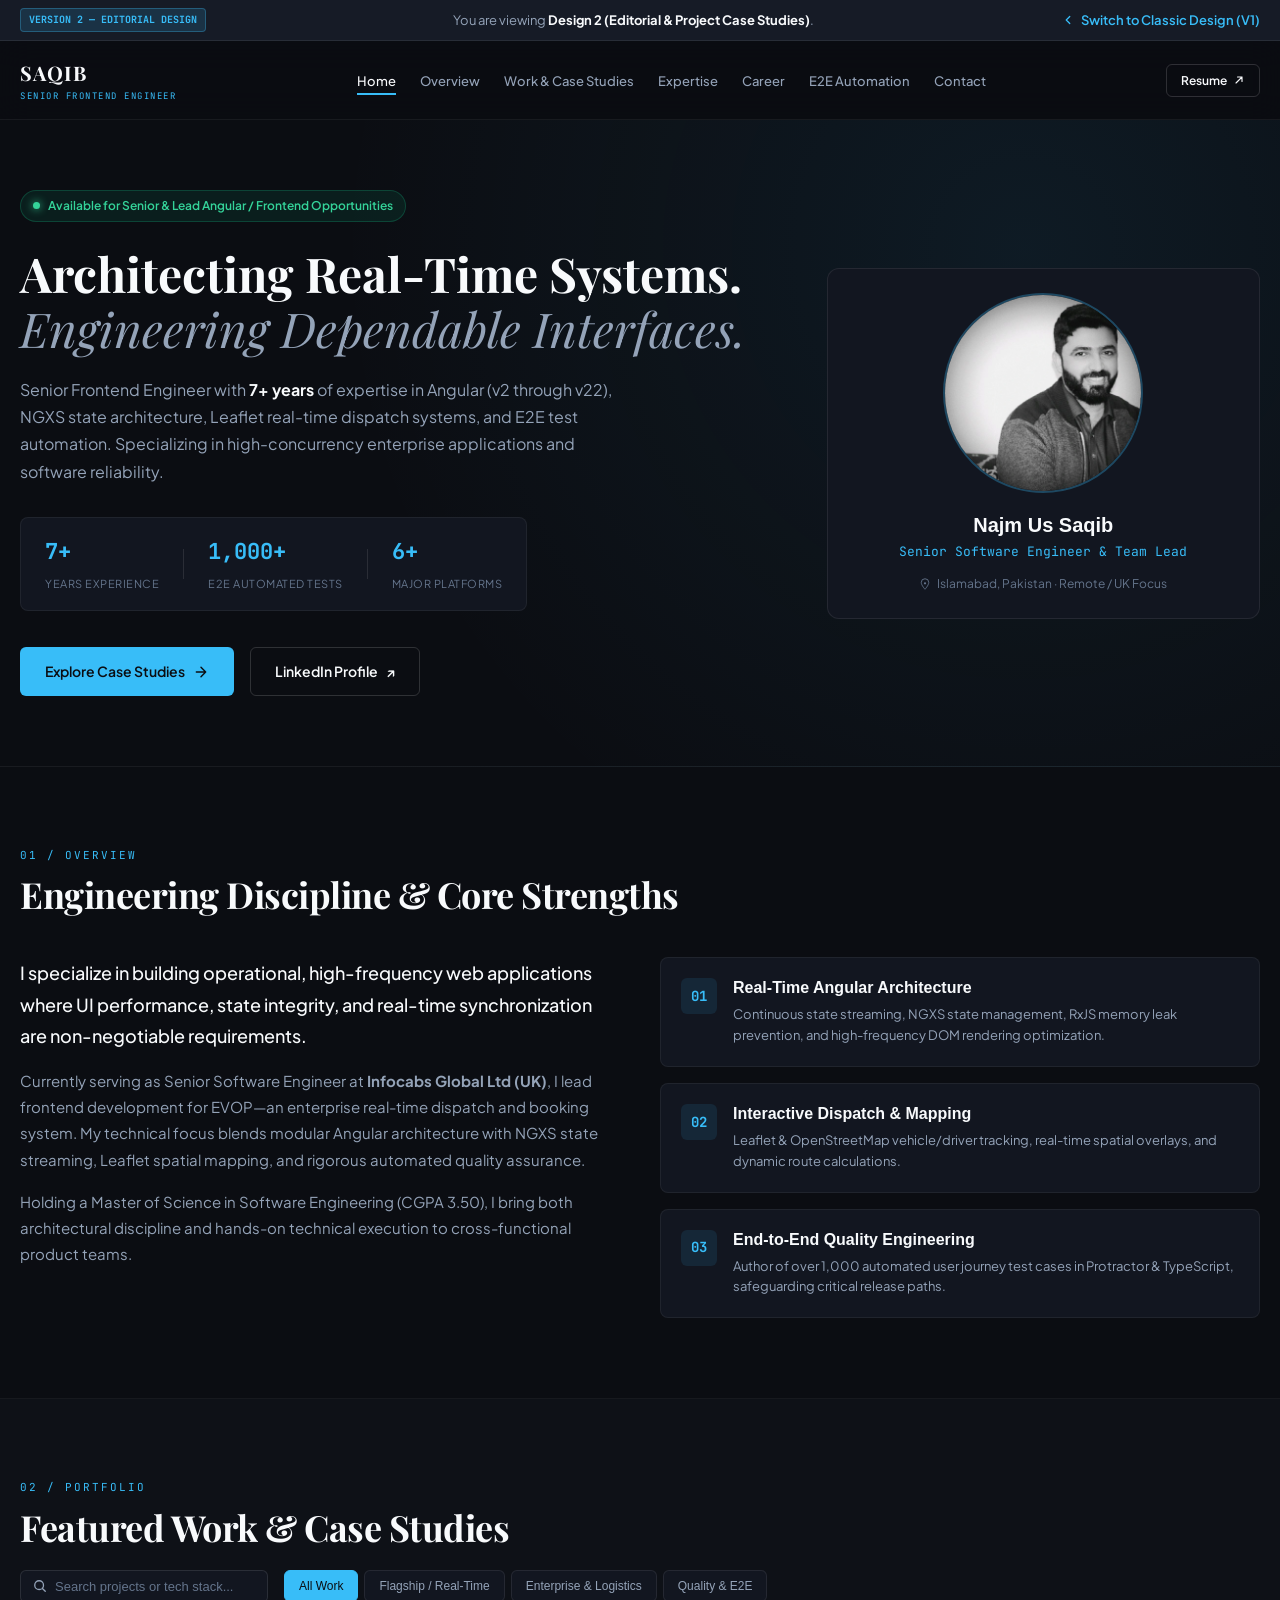
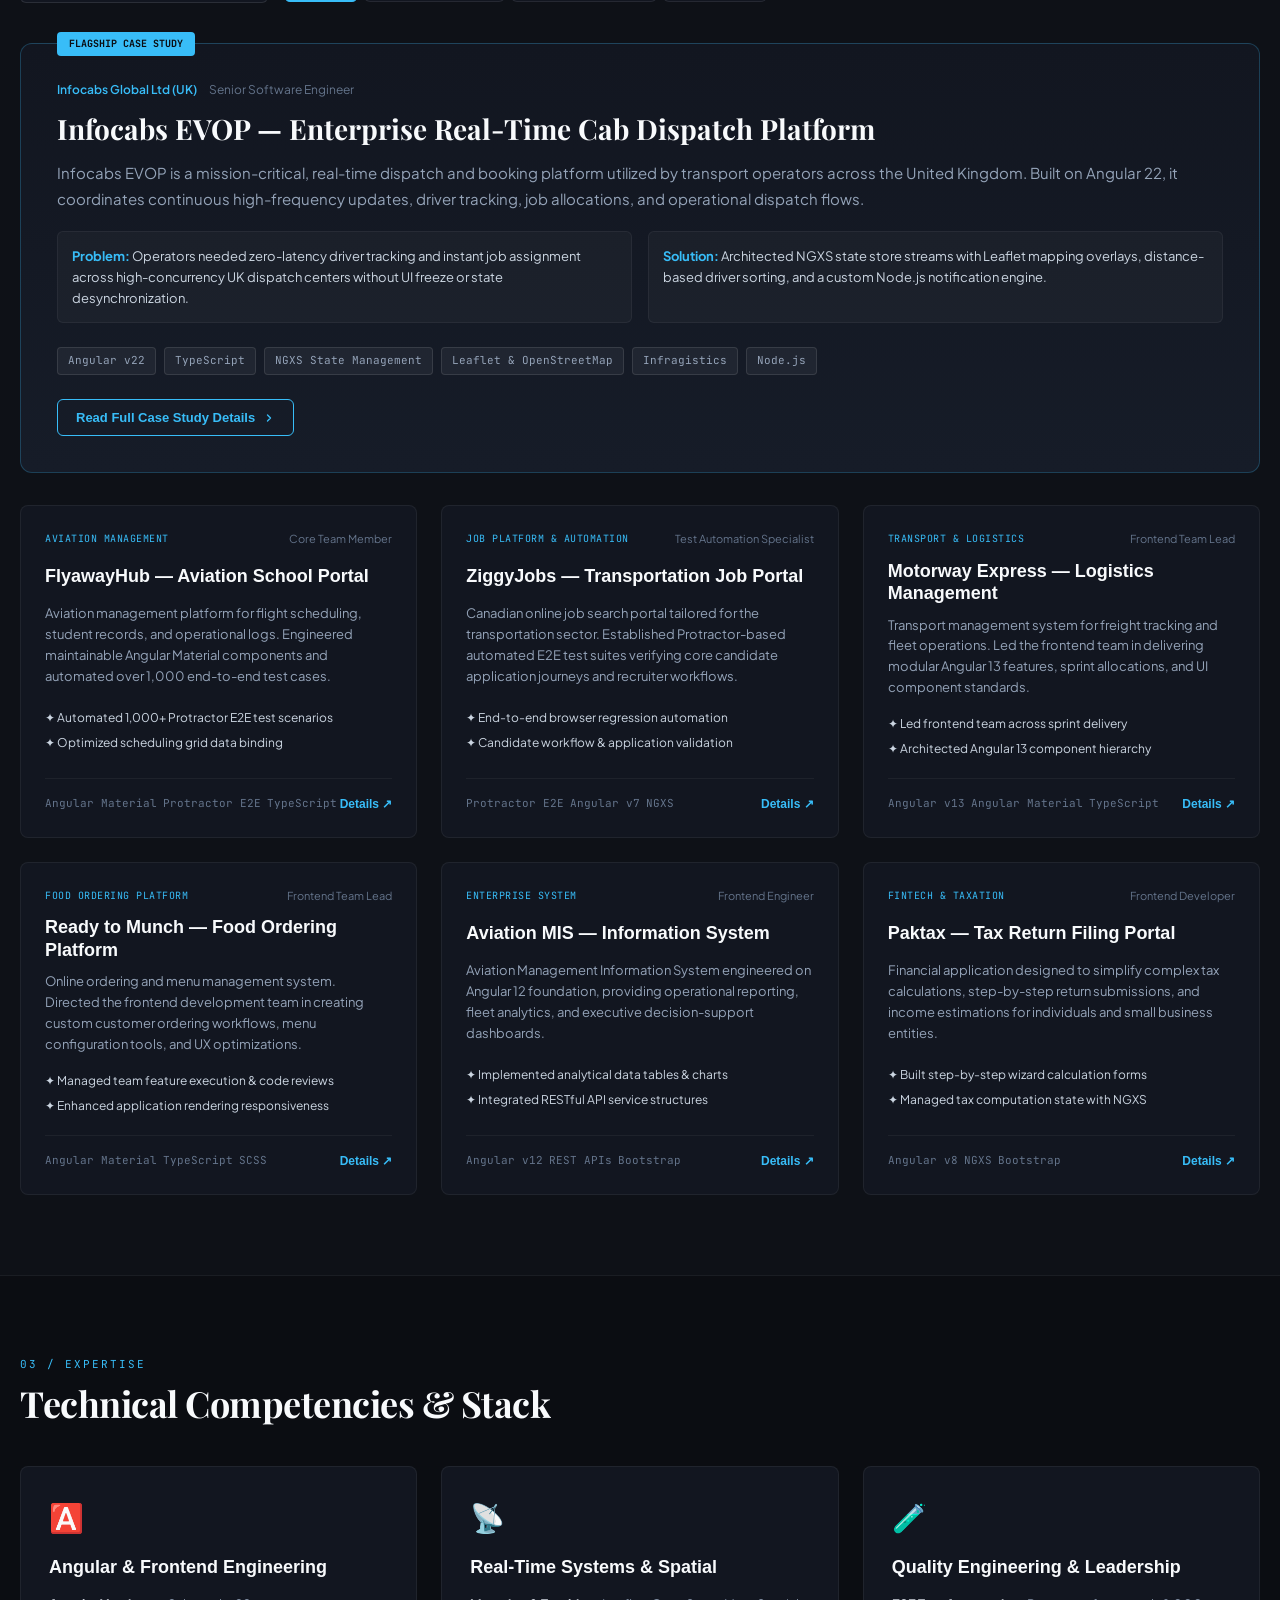
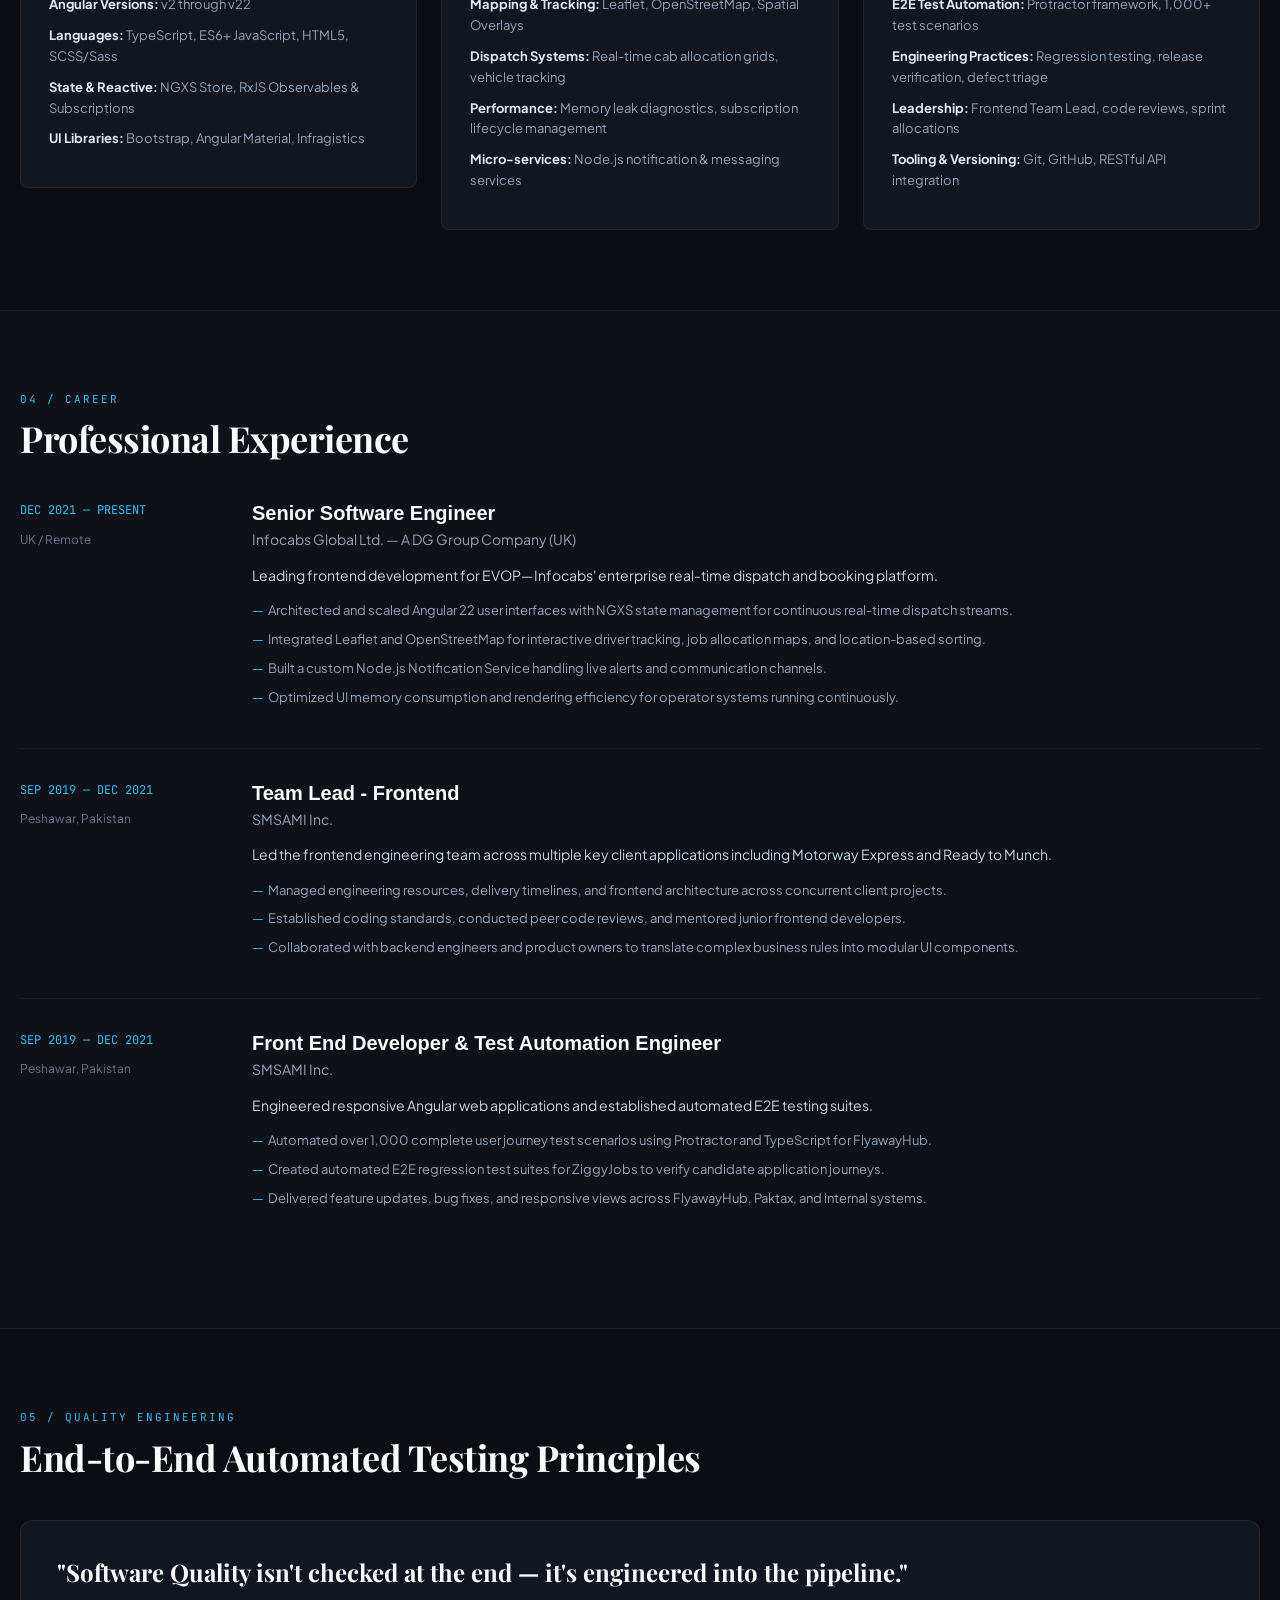
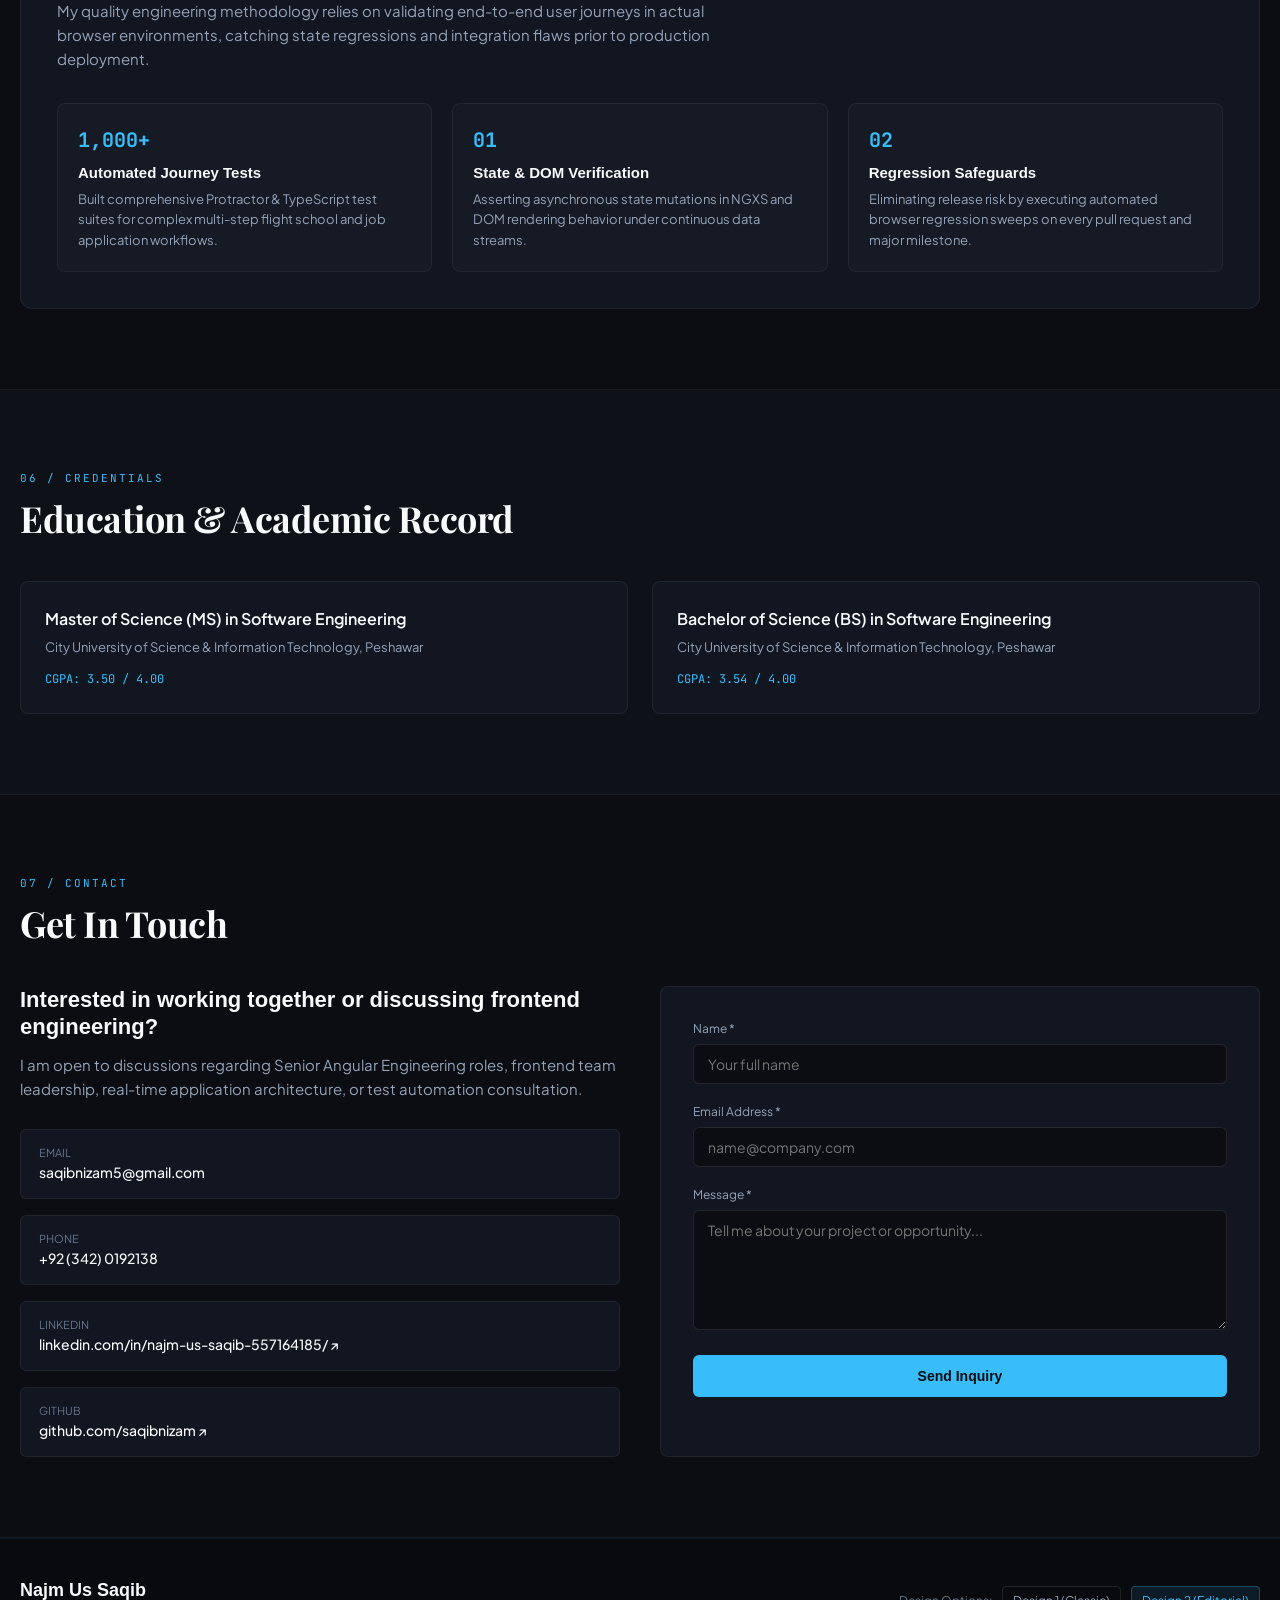
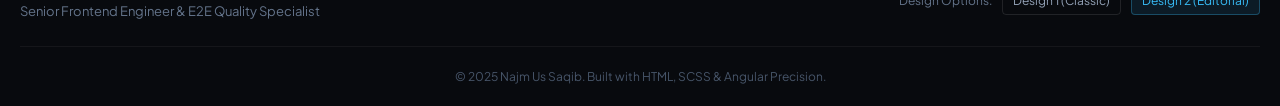
==== v2/index.html @ 25c4afff "Add Version 2 editorial portfolio design with case study detail modals and project switcher" ====
<!DOCTYPE html>
<html lang="en" class="v2-portfolio">

<head>
    <meta charset="UTF-8">
    <meta name="viewport" content="width=device-width, initial-scale=1.0">
    <title>Najm Us Saqib | Senior Frontend Engineer & Angular Specialist (Design 2)</title>
    <meta name="description"
        content="Editorial portfolio of Najm Us Saqib — Senior Frontend Engineer specializing in Angular 22, NGXS, Leaflet real-time dispatch, and E2E test automation.">
    <meta name="keywords"
        content="Najm Us Saqib, Angular Developer, Editorial Portfolio, Frontend Engineer, TypeScript, NGXS, E2E Test Automation, Leaflet">
    <meta name="author" content="Najm Us Saqib">
    <link rel="canonical" href="https://saqibnizam.github.io/najm.saqib/v2/">

    <!-- Google Fonts -->
    <link rel="preconnect" href="https://fonts.googleapis.com">
    <link rel="preconnect" href="https://fonts.gstatic.com" crossorigin>
    <link href="https://fonts.googleapis.com/css2?family=Plus+Jakarta+Sans:wght@300;400;500;600;700;800&family=Playfair+Display:ital,wght@0,500;0,600;0,700;1,400&family=JetBrains+Mono:wght@400;500&display=swap" rel="stylesheet">

    <!-- Stylesheet -->
    <link rel="stylesheet" href="../assets/css/style.css">
</head>

<body class="v2-body">

    <!-- Design Switcher Banner Bar -->
    <div class="design-switch-banner">
        <div class="container">
            <div class="switch-banner-content">
                <span class="banner-badge">VERSION 2 — EDITORIAL DESIGN</span>
                <p>You are viewing <strong>Design 2 (Editorial & Project Case Studies)</strong>.</p>
                <a href="../index.html" class="switch-link-btn">
                    <svg viewBox="0 0 20 20" fill="none" width="14" height="14">
                        <path d="M12.5 15L7.5 10L12.5 5" stroke="currentColor" stroke-width="1.8" stroke-linecap="round" stroke-linejoin="round"/>
                    </svg>
                    Switch to Classic Design (V1)
                </a>
            </div>
        </div>
    </div>

    <!-- Editorial Header & Navigation -->
    <header id="header" class="v2-header">
        <div class="container">
            <div class="v2-header-content">
                <a href="#v2-home" class="v2-logo">
                    <span class="v2-logo-name">SAQIB</span>
                    <span class="v2-logo-title">SENIOR FRONTEND ENGINEER</span>
                </a>

                <nav class="v2-nav" id="v2Nav">
                    <ul class="v2-nav-menu">
                        <li><a href="#v2-home" class="v2-nav-link active">Home</a></li>
                        <li><a href="#v2-about" class="v2-nav-link">Overview</a></li>
                        <li><a href="#v2-projects" class="v2-nav-link">Work & Case Studies</a></li>
                        <li><a href="#v2-expertise" class="v2-nav-link">Expertise</a></li>
                        <li><a href="#v2-experience" class="v2-nav-link">Career</a></li>
                        <li><a href="#v2-quality" class="v2-nav-link">E2E Automation</a></li>
                        <li><a href="#v2-contact" class="v2-nav-link">Contact</a></li>
                    </ul>
                </nav>

                <div class="v2-header-actions">
                    <a href="../assets/NAJM-US-SAQIB.pdf" target="_blank" rel="noopener noreferrer" class="v2-resume-btn">
                        <span>Resume</span>
                        <svg viewBox="0 0 16 16" width="12" height="12" fill="none">
                            <path d="M4 12L12 4M12 4H6M12 4V10" stroke="currentColor" stroke-width="1.5" stroke-linecap="round" stroke-linejoin="round"/>
                        </svg>
                    </a>
                    <button class="v2-mobile-btn" id="v2MobileBtn" aria-label="Toggle Navigation Menu">☰</button>
                </div>
            </div>
        </div>
    </header>

    <!-- Editorial Hero Section -->
    <section id="v2-home" class="v2-hero">
        <div class="container">
            <div class="v2-hero-grid">
                <div class="v2-hero-main">
                    <div class="v2-status-pill">
                        <span class="status-dot"></span>
                        Available for Senior & Lead Angular / Frontend Opportunities
                    </div>

                    <h1 class="v2-hero-title">
                        Architecting Real-Time Systems. <br>
                        <em>Engineering Dependable Interfaces.</em>
                    </h1>

                    <p class="v2-hero-bio">
                        Senior Frontend Engineer with <strong>7+ years</strong> of expertise in Angular (v2 through v22), NGXS state architecture, Leaflet real-time dispatch systems, and E2E test automation. Specializing in high-concurrency enterprise applications and software reliability.
                    </p>

                    <div class="v2-metrics-row">
                        <div class="v2-metric-item">
                            <span class="metric-val">7+</span>
                            <span class="metric-lbl">Years Experience</span>
                        </div>
                        <div class="v2-metric-divider"></div>
                        <div class="v2-metric-item">
                            <span class="metric-val">1,000+</span>
                            <span class="metric-lbl">E2E Automated Tests</span>
                        </div>
                        <div class="v2-metric-divider"></div>
                        <div class="v2-metric-item">
                            <span class="metric-val">6+</span>
                            <span class="metric-lbl">Major Platforms</span>
                        </div>
                    </div>

                    <div class="v2-hero-ctas">
                        <a href="#v2-projects" class="v2-btn v2-btn-primary">
                            Explore Case Studies
                            <svg viewBox="0 0 20 20" fill="none" width="16" height="16">
                                <path d="M4.166 10h11.668M10 4.166l5.833 5.834L10 15.834" stroke="currentColor" stroke-width="1.8" stroke-linecap="round" stroke-linejoin="round"/>
                            </svg>
                        </a>
                        <a href="https://linkedin.com/in/najm-us-saqib-557164185/" target="_blank" rel="noopener noreferrer" class="v2-btn v2-btn-outline">
                            LinkedIn Profile
                            <span aria-hidden="true">↗</span>
                        </a>
                    </div>
                </div>

                <div class="v2-hero-sidebar">
                    <div class="v2-profile-card">
                        <div class="v2-avatar-box">
                            <img src="../editprofile.png" alt="Najm Us Saqib — Senior Frontend Engineer">
                        </div>
                        <div class="v2-profile-meta">
                            <h3>Najm Us Saqib</h3>
                            <p class="role-subtitle">Senior Software Engineer & Team Lead</p>
                            <div class="location-tag">
                                <svg viewBox="0 0 16 16" width="12" height="12" fill="none">
                                    <path d="M8 8.5a1.5 1.5 0 100-3 1.5 1.5 0 000 3z" fill="currentColor"/>
                                    <path d="M8 1a5 5 0 00-5 5c0 3.5 5 9 5 9s5-5.5 5-9a5 5 0 00-5-5z" stroke="currentColor" stroke-width="1.2"/>
                                </svg>
                                Islamabad, Pakistan · Remote / UK Focus
                            </div>
                        </div>
                    </div>
                </div>
            </div>
        </div>
    </section>

    <!-- Overview Section -->
    <section id="v2-about" class="v2-section">
        <div class="container">
            <div class="v2-section-header">
                <span class="v2-kicker">01 / OVERVIEW</span>
                <h2>Engineering Discipline & Core Strengths</h2>
            </div>

            <div class="v2-about-grid">
                <div class="v2-about-text">
                    <p class="v2-lead-para">
                        I specialize in building operational, high-frequency web applications where UI performance, state integrity, and real-time synchronization are non-negotiable requirements.
                    </p>
                    <p>
                        Currently serving as Senior Software Engineer at <strong>Infocabs Global Ltd (UK)</strong>, I lead frontend development for EVOP—an enterprise real-time dispatch and booking system. My technical focus blends modular Angular architecture with NGXS state streaming, Leaflet spatial mapping, and rigorous automated quality assurance.
                    </p>
                    <p>
                        Holding a Master of Science in Software Engineering (CGPA 3.50), I bring both architectural discipline and hands-on technical execution to cross-functional product teams.
                    </p>
                </div>

                <div class="v2-pillars-list">
                    <div class="v2-pillar-card">
                        <div class="pillar-num">01</div>
                        <div class="pillar-content">
                            <h4>Real-Time Angular Architecture</h4>
                            <p>Continuous state streaming, NGXS state management, RxJS memory leak prevention, and high-frequency DOM rendering optimization.</p>
                        </div>
                    </div>

                    <div class="v2-pillar-card">
                        <div class="pillar-num">02</div>
                        <div class="pillar-content">
                            <h4>Interactive Dispatch & Mapping</h4>
                            <p>Leaflet & OpenStreetMap vehicle/driver tracking, real-time spatial overlays, and dynamic route calculations.</p>
                        </div>
                    </div>

                    <div class="v2-pillar-card">
                        <div class="pillar-num">03</div>
                        <div class="pillar-content">
                            <h4>End-to-End Quality Engineering</h4>
                            <p>Author of over 1,000 automated user journey test cases in Protractor & TypeScript, safeguarding critical release paths.</p>
                        </div>
                    </div>
                </div>
            </div>
        </div>
    </section>

    <!-- Featured Projects & Case Studies -->
    <section id="v2-projects" class="v2-section v2-section-alt">
        <div class="container">
            <div class="v2-section-header v2-header-flex">
                <div>
                    <span class="v2-kicker">02 / PORTFOLIO</span>
                    <h2>Featured Work & Case Studies</h2>
                </div>

                <!-- Filter Controls & Search -->
                <div class="v2-filter-toolbar">
                    <div class="v2-search-box">
                        <svg viewBox="0 0 16 16" width="14" height="14" fill="none">
                            <path d="M7 12A5 5 0 107 2a5 5 0 000 10zM14 14l-3.5-3.5" stroke="currentColor" stroke-width="1.5" stroke-linecap="round"/>
                        </svg>
                        <input type="text" id="v2ProjectSearch" placeholder="Search projects or tech stack...">
                    </div>

                    <div class="v2-filter-pills" role="tablist">
                        <button class="v2-filter-btn active" data-filter="all">All Work</button>
                        <button class="v2-filter-btn" data-filter="flagship">Flagship / Real-Time</button>
                        <button class="v2-filter-btn" data-filter="enterprise">Enterprise & Logistics</button>
                        <button class="v2-filter-btn" data-filter="automation">Quality & E2E</button>
                    </div>
                </div>
            </div>

            <!-- Flagship Project Case Study -->
            <div class="v2-flagship-case" data-category="flagship enterprise">
                <div class="v2-case-badge">FLAGSHIP CASE STUDY</div>
                <div class="v2-case-grid">
                    <div class="v2-case-content">
                        <div class="v2-case-meta">
                            <span class="company-tag">Infocabs Global Ltd (UK)</span>
                            <span class="role-tag">Senior Software Engineer</span>
                        </div>
                        <h3>Infocabs EVOP — Enterprise Real-Time Cab Dispatch Platform</h3>
                        <p class="v2-case-summary">
                            Infocabs EVOP is a mission-critical, real-time dispatch and booking platform utilized by transport operators across the United Kingdom. Built on Angular 22, it coordinates continuous high-frequency updates, driver tracking, job allocations, and operational dispatch flows.
                        </p>

                        <div class="v2-case-highlights">
                            <div class="highlight-item">
                                <strong>Problem:</strong> Operators needed zero-latency driver tracking and instant job assignment across high-concurrency UK dispatch centers without UI freeze or state desynchronization.
                            </div>
                            <div class="highlight-item">
                                <strong>Solution:</strong> Architected NGXS state store streams with Leaflet mapping overlays, distance-based driver sorting, and a custom Node.js notification engine.
                            </div>
                        </div>

                        <div class="v2-tech-stack-row">
                            <span class="v2-tag">Angular v22</span>
                            <span class="v2-tag">TypeScript</span>
                            <span class="v2-tag">NGXS State Management</span>
                            <span class="v2-tag">Leaflet & OpenStreetMap</span>
                            <span class="v2-tag">Infragistics</span>
                            <span class="v2-tag">Node.js</span>
                        </div>

                        <button class="v2-case-detail-btn" data-modal="evop">
                            Read Full Case Study Details
                            <svg viewBox="0 0 16 16" width="12" height="12" fill="none">
                                <path d="M6 12l4-4-4-4" stroke="currentColor" stroke-width="1.8" stroke-linecap="round" stroke-linejoin="round"/>
                            </svg>
                        </button>
                    </div>
                </div>
            </div>

            <!-- Secondary Projects Grid -->
            <div class="v2-projects-grid" id="v2ProjectsGrid">
                <!-- FlyawayHub -->
                <article class="v2-project-card" data-category="enterprise automation" data-tech="angular material typescript protractor e2e aviation">
                    <div class="v2-card-header">
                        <span class="v2-card-cat">AVIATION MANAGEMENT</span>
                        <span class="v2-card-role">Core Team Member</span>
                    </div>
                    <h4>FlyawayHub — Aviation School Portal</h4>
                    <p>
                        Aviation management platform for flight scheduling, student records, and operational logs. Engineered maintainable Angular Material components and automated over 1,000 end-to-end test cases.
                    </p>
                    <div class="v2-card-bullets">
                        <span>✦ Automated 1,000+ Protractor E2E test scenarios</span>
                        <span>✦ Optimized scheduling grid data binding</span>
                    </div>
                    <div class="v2-card-footer">
                        <div class="v2-tech-list">
                            <span>Angular Material</span>
                            <span>Protractor E2E</span>
                            <span>TypeScript</span>
                        </div>
                        <button class="v2-card-modal-link" data-modal="flyawayhub">Details ↗</button>
                    </div>
                </article>

                <!-- ZiggyJobs -->
                <article class="v2-project-card" data-category="automation enterprise" data-tech="protractor e2e angular bootstrap ngxs canada jobs">
                    <div class="v2-card-header">
                        <span class="v2-card-cat">JOB PLATFORM & AUTOMATION</span>
                        <span class="v2-card-role">Test Automation Specialist</span>
                    </div>
                    <h4>ZiggyJobs — Transportation Job Portal</h4>
                    <p>
                        Canadian online job search portal tailored for the transportation sector. Established Protractor-based automated E2E test suites verifying core candidate application journeys and recruiter workflows.
                    </p>
                    <div class="v2-card-bullets">
                        <span>✦ End-to-end browser regression automation</span>
                        <span>✦ Candidate workflow & application validation</span>
                    </div>
                    <div class="v2-card-footer">
                        <div class="v2-tech-list">
                            <span>Protractor E2E</span>
                            <span>Angular v7</span>
                            <span>NGXS</span>
                        </div>
                        <button class="v2-card-modal-link" data-modal="ziggyjobs">Details ↗</button>
                    </div>
                </article>

                <!-- Motorway Express -->
                <article class="v2-project-card" data-category="enterprise" data-tech="angular13 material typescript logistics transport">
                    <div class="v2-card-header">
                        <span class="v2-card-cat">TRANSPORT & LOGISTICS</span>
                        <span class="v2-card-role">Frontend Team Lead</span>
                    </div>
                    <h4>Motorway Express — Logistics Management</h4>
                    <p>
                        Transport management system for freight tracking and fleet operations. Led the frontend team in delivering modular Angular 13 features, sprint allocations, and UI component standards.
                    </p>
                    <div class="v2-card-bullets">
                        <span>✦ Led frontend team across sprint delivery</span>
                        <span>✦ Architected Angular 13 component hierarchy</span>
                    </div>
                    <div class="v2-card-footer">
                        <div class="v2-tech-list">
                            <span>Angular v13</span>
                            <span>Angular Material</span>
                            <span>TypeScript</span>
                        </div>
                        <button class="v2-card-modal-link" data-modal="motorway">Details ↗</button>
                    </div>
                </article>

                <!-- Ready to Munch -->
                <article class="v2-project-card" data-category="enterprise" data-tech="angular material scss food ordering lead">
                    <div class="v2-card-header">
                        <span class="v2-card-cat">FOOD ORDERING PLATFORM</span>
                        <span class="v2-card-role">Frontend Team Lead</span>
                    </div>
                    <h4>Ready to Munch — Food Ordering Platform</h4>
                    <p>
                        Online ordering and menu management system. Directed the frontend development team in creating custom customer ordering workflows, menu configuration tools, and UX optimizations.
                    </p>
                    <div class="v2-card-bullets">
                        <span>✦ Managed team feature execution & code reviews</span>
                        <span>✦ Enhanced application rendering responsiveness</span>
                    </div>
                    <div class="v2-card-footer">
                        <div class="v2-tech-list">
                            <span>Angular Material</span>
                            <span>TypeScript</span>
                            <span>SCSS</span>
                        </div>
                        <button class="v2-card-modal-link" data-modal="readymunch">Details ↗</button>
                    </div>
                </article>

                <!-- Aviation MIS -->
                <article class="v2-project-card" data-category="enterprise" data-tech="angular12 rest apis bootstrap analytics aviation">
                    <div class="v2-card-header">
                        <span class="v2-card-cat">ENTERPRISE SYSTEM</span>
                        <span class="v2-card-role">Frontend Engineer</span>
                    </div>
                    <h4>Aviation MIS — Information System</h4>
                    <p>
                        Aviation Management Information System engineered on Angular 12 foundation, providing operational reporting, fleet analytics, and executive decision-support dashboards.
                    </p>
                    <div class="v2-card-bullets">
                        <span>✦ Implemented analytical data tables & charts</span>
                        <span>✦ Integrated RESTful API service structures</span>
                    </div>
                    <div class="v2-card-footer">
                        <div class="v2-tech-list">
                            <span>Angular v12</span>
                            <span>REST APIs</span>
                            <span>Bootstrap</span>
                        </div>
                        <button class="v2-card-modal-link" data-modal="aviationmis">Details ↗</button>
                    </div>
                </article>

                <!-- Paktax -->
                <article class="v2-project-card" data-category="enterprise" data-tech="angular8 ngxs bootstrap tax fintech">
                    <div class="v2-card-header">
                        <span class="v2-card-cat">FINTECH & TAXATION</span>
                        <span class="v2-card-role">Frontend Developer</span>
                    </div>
                    <h4>Paktax — Tax Return Filing Portal</h4>
                    <p>
                        Financial application designed to simplify complex tax calculations, step-by-step return submissions, and income estimations for individuals and small business entities.
                    </p>
                    <div class="v2-card-bullets">
                        <span>✦ Built step-by-step wizard calculation forms</span>
                        <span>✦ Managed tax computation state with NGXS</span>
                    </div>
                    <div class="v2-card-footer">
                        <div class="v2-tech-list">
                            <span>Angular v8</span>
                            <span>NGXS</span>
                            <span>Bootstrap</span>
                        </div>
                        <button class="v2-card-modal-link" data-modal="paktax">Details ↗</button>
                    </div>
                </article>
            </div>
        </div>
    </section>

    <!-- Technical Expertise & Tooling Matrix -->
    <section id="v2-expertise" class="v2-section">
        <div class="container">
            <div class="v2-section-header">
                <span class="v2-kicker">03 / EXPERTISE</span>
                <h2>Technical Competencies & Stack</h2>
            </div>

            <div class="v2-expertise-grid">
                <div class="v2-exp-col">
                    <div class="v2-exp-card">
                        <div class="v2-exp-icon">🅰️</div>
                        <h3>Angular & Frontend Engineering</h3>
                        <ul>
                            <li><strong>Angular Versions:</strong> v2 through v22</li>
                            <li><strong>Languages:</strong> TypeScript, ES6+ JavaScript, HTML5, SCSS/Sass</li>
                            <li><strong>State & Reactive:</strong> NGXS Store, RxJS Observables & Subscriptions</li>
                            <li><strong>UI Libraries:</strong> Bootstrap, Angular Material, Infragistics</li>
                        </ul>
                    </div>
                </div>

                <div class="v2-exp-col">
                    <div class="v2-exp-card">
                        <div class="v2-exp-icon">📡</div>
                        <h3>Real-Time Systems & Spatial</h3>
                        <ul>
                            <li><strong>Mapping & Tracking:</strong> Leaflet, OpenStreetMap, Spatial Overlays</li>
                            <li><strong>Dispatch Systems:</strong> Real-time cab allocation grids, vehicle tracking</li>
                            <li><strong>Performance:</strong> Memory leak diagnostics, subscription lifecycle management</li>
                            <li><strong>Micro-services:</strong> Node.js notification & messaging services</li>
                        </ul>
                    </div>
                </div>

                <div class="v2-exp-col">
                    <div class="v2-exp-card">
                        <div class="v2-exp-icon">🧪</div>
                        <h3>Quality Engineering & Leadership</h3>
                        <ul>
                            <li><strong>E2E Test Automation:</strong> Protractor framework, 1,000+ test scenarios</li>
                            <li><strong>Engineering Practices:</strong> Regression testing, release verification, defect triage</li>
                            <li><strong>Leadership:</strong> Frontend Team Lead, code reviews, sprint allocations</li>
                            <li><strong>Tooling & Versioning:</strong> Git, GitHub, RESTful API integration</li>
                        </ul>
                    </div>
                </div>
            </div>
        </div>
    </section>

    <!-- Career Experience Timeline -->
    <section id="v2-experience" class="v2-section v2-section-alt">
        <div class="container">
            <div class="v2-section-header">
                <span class="v2-kicker">04 / CAREER</span>
                <h2>Professional Experience</h2>
            </div>

            <div class="v2-editorial-timeline">
                <div class="v2-timeline-row">
                    <div class="v2-timeline-period">
                        <span class="period-dates">DEC 2021 — PRESENT</span>
                        <span class="period-loc">UK / Remote</span>
                    </div>
                    <div class="v2-timeline-body">
                        <div class="v2-role-header">
                            <h3>Senior Software Engineer</h3>
                            <span class="v2-company">Infocabs Global Ltd. — A DG Group Company (UK)</span>
                        </div>
                        <p>
                            Leading frontend development for EVOP—Infocabs' enterprise real-time dispatch and booking platform.
                        </p>
                        <ul class="v2-role-bullets">
                            <li>Architected and scaled Angular 22 user interfaces with NGXS state management for continuous real-time dispatch streams.</li>
                            <li>Integrated Leaflet and OpenStreetMap for interactive driver tracking, job allocation maps, and location-based sorting.</li>
                            <li>Built a custom Node.js Notification Service handling live alerts and communication channels.</li>
                            <li>Optimized UI memory consumption and rendering efficiency for operator systems running continuously.</li>
                        </ul>
                    </div>
                </div>

                <div class="v2-timeline-row">
                    <div class="v2-timeline-period">
                        <span class="period-dates">SEP 2019 — DEC 2021</span>
                        <span class="period-loc">Peshawar, Pakistan</span>
                    </div>
                    <div class="v2-timeline-body">
                        <div class="v2-role-header">
                            <h3>Team Lead - Frontend</h3>
                            <span class="v2-company">SMSAMI Inc.</span>
                        </div>
                        <p>
                            Led the frontend engineering team across multiple key client applications including Motorway Express and Ready to Munch.
                        </p>
                        <ul class="v2-role-bullets">
                            <li>Managed engineering resources, delivery timelines, and frontend architecture across concurrent client projects.</li>
                            <li>Established coding standards, conducted peer code reviews, and mentored junior frontend developers.</li>
                            <li>Collaborated with backend engineers and product owners to translate complex business rules into modular UI components.</li>
                        </ul>
                    </div>
                </div>

                <div class="v2-timeline-row">
                    <div class="v2-timeline-period">
                        <span class="period-dates">SEP 2019 — DEC 2021</span>
                        <span class="period-loc">Peshawar, Pakistan</span>
                    </div>
                    <div class="v2-timeline-body">
                        <div class="v2-role-header">
                            <h3>Front End Developer & Test Automation Engineer</h3>
                            <span class="v2-company">SMSAMI Inc.</span>
                        </div>
                        <p>
                            Engineered responsive Angular web applications and established automated E2E testing suites.
                        </p>
                        <ul class="v2-role-bullets">
                            <li>Automated over 1,000 complete user journey test scenarios using Protractor and TypeScript for FlyawayHub.</li>
                            <li>Created automated E2E regression test suites for ZiggyJobs to verify candidate application journeys.</li>
                            <li>Delivered feature updates, bug fixes, and responsive views across FlyawayHub, Paktax, and internal systems.</li>
                        </ul>
                    </div>
                </div>
            </div>
        </div>
    </section>

    <!-- Quality Engineering Deep Dive -->
    <section id="v2-quality" class="v2-section">
        <div class="container">
            <div class="v2-section-header">
                <span class="v2-kicker">05 / QUALITY ENGINEERING</span>
                <h2>End-to-End Automated Testing Principles</h2>
            </div>

            <div class="v2-quality-box">
                <div class="v2-quality-intro">
                    <h3>"Software Quality isn't checked at the end — it's engineered into the pipeline."</h3>
                    <p>
                        My quality engineering methodology relies on validating end-to-end user journeys in actual browser environments, catching state regressions and integration flaws prior to production deployment.
                    </p>
                </div>

                <div class="v2-quality-cards-grid">
                    <div class="v2-q-card">
                        <div class="q-num">1,000+</div>
                        <h4>Automated Journey Tests</h4>
                        <p>Built comprehensive Protractor & TypeScript test suites for complex multi-step flight school and job application workflows.</p>
                    </div>

                    <div class="v2-q-card">
                        <div class="q-num">01</div>
                        <h4>State & DOM Verification</h4>
                        <p>Asserting asynchronous state mutations in NGXS and DOM rendering behavior under continuous data streams.</p>
                    </div>

                    <div class="v2-q-card">
                        <div class="q-num">02</div>
                        <h4>Regression Safeguards</h4>
                        <p>Eliminating release risk by executing automated browser regression sweeps on every pull request and major milestone.</p>
                    </div>
                </div>
            </div>
        </div>
    </section>

    <!-- Education & Credentials -->
    <section class="v2-section v2-section-alt">
        <div class="container">
            <div class="v2-section-header">
                <span class="v2-kicker">06 / CREDENTIALS</span>
                <h2>Education & Academic Record</h2>
            </div>

            <div class="v2-edu-grid">
                <div class="v2-edu-card">
                    <span class="v2-edu-degree">Master of Science (MS) in Software Engineering</span>
                    <span class="v2-edu-school">City University of Science & Information Technology, Peshawar</span>
                    <span class="v2-edu-cgpa">CGPA: 3.50 / 4.00</span>
                </div>

                <div class="v2-edu-card">
                    <span class="v2-edu-degree">Bachelor of Science (BS) in Software Engineering</span>
                    <span class="v2-edu-school">City University of Science & Information Technology, Peshawar</span>
                    <span class="v2-edu-cgpa">CGPA: 3.54 / 4.00</span>
                </div>
            </div>
        </div>
    </section>

    <!-- Contact Section -->
    <section id="v2-contact" class="v2-section">
        <div class="container">
            <div class="v2-section-header">
                <span class="v2-kicker">07 / CONTACT</span>
                <h2>Get In Touch</h2>
            </div>

            <div class="v2-contact-grid">
                <div class="v2-contact-info">
                    <h3>Interested in working together or discussing frontend engineering?</h3>
                    <p>
                        I am open to discussions regarding Senior Angular Engineering roles, frontend team leadership, real-time application architecture, or test automation consultation.
                    </p>

                    <div class="v2-contact-links-list">
                        <a href="mailto:saqibnizam5@gmail.com" class="v2-c-item">
                            <span class="c-label">Email</span>
                            <span class="c-value">saqibnizam5@gmail.com</span>
                        </a>
                        <a href="tel:+923420192138" class="v2-c-item">
                            <span class="c-label">Phone</span>
                            <span class="c-value">+92 (342) 0192138</span>
                        </a>
                        <a href="https://linkedin.com/in/najm-us-saqib-557164185/" target="_blank" rel="noopener noreferrer" class="v2-c-item">
                            <span class="c-label">LinkedIn</span>
                            <span class="c-value">linkedin.com/in/najm-us-saqib-557164185/ ↗</span>
                        </a>
                        <a href="https://github.com/saqibnizam" target="_blank" rel="noopener noreferrer" class="v2-c-item">
                            <span class="c-label">GitHub</span>
                            <span class="c-value">github.com/saqibnizam ↗</span>
                        </a>
                    </div>
                </div>

                <div class="v2-contact-form-wrapper">
                    <form id="v2ContactForm">
                        <div class="v2-form-group">
                            <label for="v2Name">Name *</label>
                            <input type="text" id="v2Name" class="v2-input" placeholder="Your full name" required>
                        </div>
                        <div class="v2-form-group">
                            <label for="v2Email">Email Address *</label>
                            <input type="email" id="v2Email" class="v2-input" placeholder="name@company.com" required>
                        </div>
                        <div class="v2-form-group">
                            <label for="v2Message">Message *</label>
                            <textarea id="v2Message" class="v2-textarea" placeholder="Tell me about your project or opportunity..." required></textarea>
                        </div>
                        <button type="submit" class="v2-btn v2-btn-primary" style="width: 100%;">
                            Send Inquiry
                        </button>
                        <div id="v2FormStatus" class="v2-form-status"></div>
                    </form>
                </div>
            </div>
        </div>
    </section>

    <!-- Footer -->
    <footer class="v2-footer">
        <div class="container">
            <div class="v2-footer-content">
                <div class="v2-footer-brand">
                    <h3>Najm Us Saqib</h3>
                    <p>Senior Frontend Engineer & E2E Quality Specialist</p>
                </div>
                <div class="v2-footer-switch">
                    <span>Design Options:</span>
                    <a href="../index.html" class="v2-switch-badge">Design 1 (Classic)</a>
                    <span class="v2-switch-badge active">Design 2 (Editorial)</span>
                </div>
            </div>
            <div class="v2-footer-bottom">
                <p>&copy; 2025 Najm Us Saqib. Built with HTML, SCSS & Angular Precision.</p>
            </div>
        </div>
    </footer>

    <!-- Project Case Study Detail Modal -->
    <div class="v2-modal-backdrop" id="v2ModalBackdrop" aria-hidden="true">
        <div class="v2-modal-dialog">
            <button class="v2-modal-close" id="v2ModalClose" aria-label="Close modal">✕</button>
            <div class="v2-modal-content" id="v2ModalContent">
                <!-- Injected via JavaScript -->
            </div>
        </div>
    </div>

    <!-- Interactive Scripts for Design 2 -->
    <script>
        document.addEventListener('DOMContentLoaded', () => {
            // Mobile Menu Toggle
            const mobileBtn = document.getElementById('v2MobileBtn');
            const nav = document.getElementById('v2Nav');
            if (mobileBtn && nav) {
                mobileBtn.addEventListener('click', () => {
                    nav.classList.toggle('active');
                });
            }

            // Project Filtering
            const filterBtns = document.querySelectorAll('.v2-filter-btn');
            const projectCards = document.querySelectorAll('.v2-project-card');
            const flagshipCard = document.querySelector('.v2-flagship-case');
            const searchInput = document.getElementById('v2ProjectSearch');

            function applyFilters() {
                const activeFilter = document.querySelector('.v2-filter-btn.active')?.dataset.filter || 'all';
                const searchTerm = (searchInput?.value || '').toLowerCase().trim();

                projectCards.forEach(card => {
                    const category = card.dataset.category || '';
                    const tech = card.dataset.tech || '';
                    const cardText = card.textContent.toLowerCase();

                    const matchesCategory = activeFilter === 'all' || category.includes(activeFilter);
                    const matchesSearch = !searchTerm || cardText.includes(searchTerm) || tech.includes(searchTerm);

                    if (matchesCategory && matchesSearch) {
                        card.style.display = 'flex';
                    } else {
                        card.style.display = 'none';
                    }
                });

                if (flagshipCard) {
                    const flagshipCat = flagshipCard.dataset.category || '';
                    const flagshipText = flagshipCard.textContent.toLowerCase();
                    const matchesCategory = activeFilter === 'all' || flagshipCat.includes(activeFilter);
                    const matchesSearch = !searchTerm || flagshipText.includes(searchTerm);

                    if (matchesCategory && matchesSearch) {
                        flagshipCard.style.display = 'block';
                    } else {
                        flagshipCard.style.display = 'none';
                    }
                }
            }

            filterBtns.forEach(btn => {
                btn.addEventListener('click', () => {
                    filterBtns.forEach(b => b.classList.remove('active'));
                    btn.classList.add('active');
                    applyFilters();
                });
            });

            if (searchInput) {
                searchInput.addEventListener('input', applyFilters);
            }

            // Project Case Studies Modal Data
            const caseStudies = {
                evop: {
                    title: "Infocabs EVOP — Enterprise Real-Time Dispatch System",
                    subtitle: "Infocabs Global Ltd. (UK)",
                    category: "Flagship Real-Time Platform",
                    role: "Senior Software Engineer",
                    overview: "Infocabs EVOP is a mission-critical real-time cab dispatch, booking, and operator system utilized by transport businesses across the UK. Operating in high-frequency environments, it manages live vehicle tracking, dispatch grids, driver allocations, and instant booking state synchronization.",
                    problem: "Transport dispatch operators handle thousands of active jobs daily. Any UI lag, unhandled state mutation, or delayed location update directly disrupts taxi operations and driver dispatch efficiency.",
                    architecture: "Engineered using Angular 22 with NGXS state management, RxJS observable streams, and Leaflet map integration with OpenStreetMap tile overlays. Designed custom Node.js Notification Services to push live alerts and dispatch status.",
                    challenges: "Preventing DOM re-rendering churn and memory leaks during continuous 12+ hour operator sessions. We implemented subscription lifecycle cleanup, trackBy functions, and NGXS action memoization.",
                    deliverables: [
                        "Real-time driver location tracking on Leaflet interactive maps",
                        "Distance-based driver sorting and automated job assignment workflows",
                        "Continuous live dispatch queue state synchronization",
                        "Custom Node.js live notification system"
                    ],
                    tech: ["Angular v22", "TypeScript", "NGXS", "RxJS", "Leaflet / OSM", "Infragistics", "Node.js"]
                },
                flyawayhub: {
                    title: "FlyawayHub — Aviation School Management Platform",
                    subtitle: "SMSAMI Inc.",
                    category: "Aviation Management & E2E Automation",
                    role: "Core Contributor & Test Automation Engineer",
                    overview: "FlyawayHub is an end-to-end management system for flying schools, managing flight hour scheduling, instructor availability, student licensing records, and aircraft maintenance logs.",
                    problem: "Flight booking and student journey workflows involve complex multi-step rules. Uncaught regressions in booking rules caused scheduling conflicts for instructors and student pilots.",
                    architecture: "Built with Angular Material and TypeScript. Created over 1,000 automated Protractor E2E test scenarios to rigorously test booking, licensing, and reporting workflows.",
                    challenges: "Simulating complex multi-user flight booking sequences in automated browser environments while avoiding flaky tests.",
                    deliverables: [
                        "1,000+ automated Protractor E2E test cases",
                        "Flight hour and instructor availability grid",
                        "Student progress tracking and licensing reports"
                    ],
                    tech: ["Angular Material", "TypeScript", "Protractor E2E", "HTML5", "SCSS"]
                },
                ziggyjobs: {
                    title: "ZiggyJobs — Transport Job Portal & E2E Suite",
                    subtitle: "SMSAMI Inc.",
                    category: "Job Platform & Quality Engineering",
                    role: "Test Automation Specialist",
                    overview: "Online job search and recruitment platform focused on the transportation and logistics industry in Canada.",
                    problem: "Recruiters and job applicants relied on seamless candidate application submission and resume parsing. Manual testing of candidate journeys before every release was time-consuming.",
                    architecture: "Built on Angular with NGXS state management. Implemented automated Protractor E2E regression suites covering applicant registration, job posting, and candidate tracking.",
                    challenges: "Ensuring cross-browser test stability and validating candidate file uploads automatically.",
                    deliverables: [
                        "Automated candidate application journey tests",
                        "Recruiter candidate management verification",
                        "Continuous regression test suite integration"
                    ],
                    tech: ["Protractor E2E", "Angular v7", "NGXS", "Bootstrap"]
                },
                motorway: {
                    title: "Motorway Express — Logistics Management System",
                    subtitle: "SMSAMI Inc.",
                    category: "Transport & Logistics",
                    role: "Frontend Team Lead",
                    overview: "Freight and transport management application engineered for logistics tracking, order processing, and dispatch scheduling.",
                    problem: "Scaling the frontend team required standardized component patterns and strict sprint execution to avoid code fragmentation.",
                    architecture: "Architected on Angular 13 with Angular Material component libraries. Managed team sprint allocations and cross-functional API integrations.",
                    challenges: "Organizing modular component hierarchies and maintaining high performance across large data tables.",
                    deliverables: [
                        "Frontend team leadership and sprint execution",
                        "Logistics fleet tracking and order dashboards",
                        "Reusable component architectural guidelines"
                    ],
                    tech: ["Angular v13", "Angular Material", "TypeScript", "SCSS"]
                },
                readymunch: {
                    title: "Ready to Munch — Food Ordering Platform",
                    subtitle: "SMSAMI Inc.",
                    category: "E-Commerce & Food Service",
                    role: "Frontend Team Lead",
                    overview: "Restaurant ordering platform featuring live menu configuration, customer checkout, and restaurant operational management.",
                    problem: "High traffic during peak meal hours required fast rendering and intuitive menu navigation on mobile and desktop.",
                    architecture: "Engineered with Angular Material and modular SCSS styles. Optimized component rendering pipelines and checkout state.",
                    challenges: "Streamlining mobile ordering UX and cart state synchronization.",
                    deliverables: [
                        "Frontend team direction and release management",
                        "Interactive restaurant menu builder",
                        "Responsive customer checkout workflow"
                    ],
                    tech: ["Angular Material", "TypeScript", "SCSS", "HTML5"]
                },
                aviationmis: {
                    title: "Aviation MIS — Information System",
                    subtitle: "SMSAMI Inc.",
                    category: "Enterprise Reporting",
                    role: "Frontend Engineer",
                    overview: "Aviation Management Information System providing fleet analytics, administrative metrics, and operational decision-support dashboards.",
                    problem: "Translating complex aviation dataset responses into readable administrative dashboards.",
                    architecture: "Built on Angular 12 with REST API integration and custom Bootstrap analytical table views.",
                    challenges: "Optimizing API data parsing and responsive table layouts on tablet and desktop screens.",
                    deliverables: [
                        "Fleet performance metric dashboards",
                        "REST API service layer integration",
                        "Responsive analytical data views"
                    ],
                    tech: ["Angular v12", "TypeScript", "REST APIs", "Bootstrap"]
                },
                paktax: {
                    title: "Paktax — Tax Return Filing Portal",
                    subtitle: "SMSAMI Inc.",
                    category: "Fintech",
                    role: "Frontend Developer",
                    overview: "Online tax estimation and return filing application simplifying tax calculations for individuals and small businesses.",
                    problem: "Complex step-by-step tax rules needed clear wizard interfaces and instant calculation updates without losing form state.",
                    architecture: "Developed with Angular 8, NGXS state management, and Bootstrap grid components.",
                    challenges: "Managing complex nested form state across multi-step return steps.",
                    deliverables: [
                        "Step-by-step guided tax filing wizard",
                        "NGXS tax calculation store",
                        "Responsive form validation rules"
                    ],
                    tech: ["Angular v8", "NGXS", "Bootstrap", "TypeScript"]
                }
            };

            const modalBackdrop = document.getElementById('v2ModalBackdrop');
            const modalContent = document.getElementById('v2ModalContent');
            const modalClose = document.getElementById('v2ModalClose');

            function openModal(caseKey) {
                const data = caseStudies[caseKey];
                if (!data || !modalContent || !modalBackdrop) return;

                modalContent.innerHTML = `
                    <div class="modal-header-tag">${data.category} · ${data.role}</div>
                    <h2>${data.title}</h2>
                    <p class="modal-subtitle"><strong>Organization:</strong> ${data.subtitle}</p>

                    <div class="modal-section">
                        <h4>Project Overview</h4>
                        <p>${data.overview}</p>
                    </div>

                    <div class="modal-section">
                        <h4>Business Challenge & Context</h4>
                        <p>${data.problem}</p>
                    </div>

                    <div class="modal-section">
                        <h4>Technical Architecture & Role</h4>
                        <p>${data.architecture}</p>
                    </div>

                    <div class="modal-section">
                        <h4>Engineering Challenges Resolved</h4>
                        <p>${data.challenges}</p>
                    </div>

                    <div class="modal-section">
                        <h4>Key Deliverables & Value Provided</h4>
                        <ul>
                            ${data.deliverables.map(item => `<li>${item}</li>`).join('')}
                        </ul>
                    </div>

                    <div class="modal-section">
                        <h4>Technologies & Frameworks</h4>
                        <div class="modal-tech-pills">
                            ${data.tech.map(t => `<span class="v2-tag">${t}</span>`).join('')}
                        </div>
                    </div>
                `;

                modalBackdrop.style.display = 'flex';
                modalBackdrop.setAttribute('aria-hidden', 'false');
                document.body.style.overflow = 'hidden';
            }

            function closeModal() {
                if (!modalBackdrop) return;
                modalBackdrop.style.display = 'none';
                modalBackdrop.setAttribute('aria-hidden', 'true');
                document.body.style.overflow = '';
            }

            document.querySelectorAll('[data-modal]').forEach(btn => {
                btn.addEventListener('click', (e) => {
                    const caseKey = btn.getAttribute('data-modal');
                    openModal(caseKey);
                });
            });

            if (modalClose) modalClose.addEventListener('click', closeModal);
            if (modalBackdrop) {
                modalBackdrop.addEventListener('click', (e) => {
                    if (e.target === modalBackdrop) closeModal();
                });
            }

            // Contact Form Handling
            const contactForm = document.getElementById('v2ContactForm');
            const formStatus = document.getElementById('v2FormStatus');

            if (contactForm && formStatus) {
                contactForm.addEventListener('submit', (e) => {
                    e.preventDefault();
                    formStatus.className = 'v2-form-status success';
                    formStatus.textContent = 'Thank you for your message! Najm Us Saqib will get back to you shortly.';
                    contactForm.reset();
                    setTimeout(() => {
                        formStatus.textContent = '';
                        formStatus.className = 'v2-form-status';
                    }, 5000);
                });
            }
        });
    </script>
</body>

</html>
---- assets/css/style.css ----
@charset "UTF-8";
/* Dynamic CSS Custom Property Theme Definitions */
:root, [data-theme=midnight-blue] {
  --bg-dark: #0B1020;
  --bg-surface-1: #151E32;
  --bg-surface-2: #1C2845;
  --bg-surface-3: #233256;
  --bg-card-hover: #1E2B47;
  --accent-primary: #3B82F6;
  --accent-primary-light: #60A5FA;
  --accent-primary-glow: rgba(59, 130, 246, 0.25);
  --accent-secondary: #38BDF8;
  --accent-secondary-glow: rgba(56, 189, 248, 0.25);
  --text-primary: #F8FAFC;
  --text-secondary: #E2E8F0;
  --text-muted: #94A3B8;
  --text-dim: #64748B;
  --border-subtle: rgba(59, 130, 246, 0.12);
  --border-medium: rgba(59, 130, 246, 0.25);
  --font-heading: 'Poppins', sans-serif;
  --font-body: 'Poppins', sans-serif;
  --font-mono: 'JetBrains Mono', monospace;
  --card-radius: 14px;
  --card-shadow: 0 10px 30px rgba(0, 0, 0, 0.35);
  --hero-bg: radial-gradient(circle at 70% 20%, rgba(59, 130, 246, 0.15) 0%, transparent 50%),
             radial-gradient(circle at 20% 80%, rgba(56, 189, 248, 0.1) 0%, transparent 45%),
             #0B1020;
  --grid-pattern: radial-gradient(rgba(59, 130, 246, 0.1) 1px, transparent 1px);
}

[data-theme=charcoal-emerald] {
  --bg-dark: #101412;
  --bg-surface-1: #1C2621;
  --bg-surface-2: #24332C;
  --bg-surface-3: #2E4037;
  --bg-card-hover: #293B32;
  --accent-primary: #34D399;
  --accent-primary-light: #6EE7B7;
  --accent-primary-glow: rgba(52, 211, 153, 0.22);
  --accent-secondary: #10B981;
  --accent-secondary-glow: rgba(16, 185, 129, 0.2);
  --text-primary: #F3F4F6;
  --text-secondary: #E5E7EB;
  --text-muted: #9CA3AF;
  --text-dim: #6B7280;
  --border-subtle: rgba(52, 211, 153, 0.15);
  --border-medium: rgba(52, 211, 153, 0.3);
  --font-heading: 'Poppins', sans-serif;
  --font-body: 'Poppins', sans-serif;
  --font-mono: 'JetBrains Mono', monospace;
  --card-radius: 4px;
  --card-shadow: none;
  --hero-bg: #101412;
  --grid-pattern: none;
}

[data-theme=purple-violet] {
  --bg-dark: #100D1A;
  --bg-surface-1: #211833;
  --bg-surface-2: #2C1F45;
  --bg-surface-3: #392959;
  --bg-card-hover: #33244F;
  --accent-primary: #A78BFA;
  --accent-primary-light: #C084FC;
  --accent-primary-glow: rgba(167, 139, 250, 0.3);
  --accent-secondary: #F472B6;
  --accent-secondary-glow: rgba(244, 114, 182, 0.25);
  --text-primary: #FAF5FF;
  --text-secondary: #F3E8FF;
  --text-muted: #B0A6C5;
  --text-dim: #7C6F93;
  --border-subtle: rgba(167, 139, 250, 0.18);
  --border-medium: rgba(167, 139, 250, 0.35);
  --font-heading: 'Poppins', sans-serif;
  --font-body: 'Poppins', sans-serif;
  --font-mono: 'JetBrains Mono', monospace;
  --card-radius: 20px;
  --card-shadow: 0 15px 35px rgba(16, 13, 26, 0.6);
  --hero-bg: radial-gradient(circle at 65% 30%, rgba(167, 139, 250, 0.2) 0%, transparent 60%),
             radial-gradient(circle at 25% 75%, rgba(244, 114, 182, 0.12) 0%, transparent 50%),
             #100D1A;
  --grid-pattern: radial-gradient(rgba(167, 139, 250, 0.15) 1.5px, transparent 1.5px);
}

[data-theme=graphite-cyan] {
  --bg-dark: #111418;
  --bg-surface-1: #20272E;
  --bg-surface-2: #28323B;
  --bg-surface-3: #323E4A;
  --bg-card-hover: #2D3843;
  --accent-primary: #22D3EE;
  --accent-primary-light: #67E8F9;
  --accent-primary-glow: rgba(34, 211, 238, 0.25);
  --accent-secondary: #06B6D4;
  --accent-secondary-glow: rgba(6, 182, 212, 0.25);
  --text-primary: #F1F5F9;
  --text-secondary: #E2E8F0;
  --text-muted: #9CA3AF;
  --text-dim: #64748B;
  --border-subtle: rgba(34, 211, 238, 0.15);
  --border-medium: rgba(34, 211, 238, 0.32);
  --font-heading: 'JetBrains Mono', monospace;
  --font-body: 'Poppins', sans-serif;
  --font-mono: 'JetBrains Mono', monospace;
  --card-radius: 6px;
  --card-shadow: 0 4px 16px rgba(0, 0, 0, 0.4);
  --hero-bg: linear-gradient(180deg, #111418 0%, #171C22 100%);
  --grid-pattern: linear-gradient(to right, rgba(34, 211, 238, 0.05) 1px, transparent 1px),
                  linear-gradient(to bottom, rgba(34, 211, 238, 0.05) 1px, transparent 1px);
}

[data-theme=black-cerulean-rose] {
  --bg-dark: #0A0A0C;
  --bg-surface-1: #17191F;
  --bg-surface-2: #20232B;
  --bg-surface-3: #2A2E38;
  --bg-card-hover: #252933;
  --accent-primary: #007BA7;
  --accent-primary-light: #009BD1;
  --accent-primary-glow: rgba(0, 123, 167, 0.3);
  --accent-secondary: #FF2E88;
  --accent-secondary-glow: rgba(255, 46, 136, 0.3);
  --text-primary: #F5F5F7;
  --text-secondary: #E4E4E7;
  --text-muted: #9CA3AF;
  --text-dim: #6B7280;
  --border-subtle: rgba(255, 255, 255, 0.08);
  --border-medium: rgba(255, 46, 136, 0.25);
  --font-heading: 'Poppins', sans-serif;
  --font-body: 'Poppins', sans-serif;
  --font-mono: 'JetBrains Mono', monospace;
  --card-radius: 16px;
  --card-shadow: 0 12px 36px rgba(0, 0, 0, 0.6);
  --hero-bg: radial-gradient(circle at 75% 25%, rgba(0, 123, 167, 0.18) 0%, transparent 50%),
             radial-gradient(circle at 20% 75%, rgba(255, 46, 136, 0.12) 0%, transparent 45%),
             #0A0A0C;
  --grid-pattern: none;
}

/* Reset & Base Styles */
* {
  margin: 0;
  padding: 0;
  box-sizing: border-box;
}

html {
  scroll-behavior: smooth;
  scroll-padding-top: 90px;
}

body {
  background-color: var(--bg-dark);
  color: var(--text-secondary);
  font-family: var(--font-body);
  line-height: 1.6;
  overflow-x: hidden;
  -webkit-font-smoothing: antialiased;
  -moz-osx-font-smoothing: grayscale;
  transition: background-color 0.35s ease, color 0.35s ease;
}

/* Accessibility Focus States */
a:focus-visible,
button:focus-visible,
input:focus-visible,
textarea:focus-visible {
  outline: 2px solid var(--accent-primary);
  outline-offset: 3px;
}

a {
  text-decoration: none;
  color: var(--text-secondary);
  transition: color 0.25s ease, border-color 0.25s ease, transform 0.25s ease;
}

a:hover {
  color: var(--accent-primary);
}

/* Typography Helpers */
h1, h2, h3, h4, h5, h6 {
  color: var(--text-primary);
  font-family: var(--font-heading);
  font-weight: 700;
  line-height: 1.25;
}

.text-gradient-primary {
  background: linear-gradient(135deg, var(--text-primary) 30%, var(--accent-primary) 100%);
  -webkit-background-clip: text;
  -webkit-text-fill-color: transparent;
}

.text-rose, .text-secondary-accent {
  color: var(--accent-secondary);
}

.text-primary-accent {
  color: var(--accent-primary);
}

.text-muted {
  color: var(--text-muted);
}

/* Layout Container */
.container {
  max-width: 1280px;
  margin: 0 auto;
  padding: 0 20px;
}

.section {
  padding: 95px 0;
  position: relative;
  border-bottom: 1px solid var(--border-subtle);
  transition: background-color 0.35s ease, border-color 0.35s ease;
}

.section-darker {
  background-color: var(--bg-surface-1);
}

.section-title {
  text-align: center;
  margin-bottom: 55px;
}
.section-title .category-badge {
  display: inline-block;
  font-size: 12px;
  font-family: var(--font-mono);
  font-weight: 600;
  letter-spacing: 1.5px;
  text-transform: uppercase;
  color: var(--accent-secondary);
  background: var(--accent-secondary-glow);
  border: 1px solid var(--border-medium);
  padding: 5px 14px;
  border-radius: 20px;
  margin-bottom: 12px;
}
.section-title h2 {
  font-size: 38px;
  font-weight: 700;
  margin-bottom: 12px;
  position: relative;
  display: inline-block;
}
.section-title h2::after {
  content: "";
  position: absolute;
  bottom: -8px;
  left: 50%;
  transform: translateX(-50%);
  width: 60px;
  height: 3px;
  background: linear-gradient(90deg, var(--accent-primary), var(--accent-secondary));
  border-radius: 2px;
}
.section-title p {
  color: var(--text-muted);
  font-size: 16px;
  max-width: 680px;
  margin: 16px auto 0;
}

/* Header & Navigation */
header {
  background-color: rgba(11, 16, 32, 0.88);
  backdrop-filter: blur(14px);
  -webkit-backdrop-filter: blur(14px);
  position: fixed;
  top: 0;
  left: 0;
  width: 100%;
  z-index: 1000;
  border-bottom: 1px solid var(--border-subtle);
  transition: padding 0.3s ease, background-color 0.35s ease, border-color 0.35s ease;
  padding: 12px 0;
}
header.scrolled {
  padding: 8px 0;
  box-shadow: 0 10px 30px rgba(0, 0, 0, 0.5);
}

.header-content {
  display: flex;
  justify-content: space-between;
  align-items: center;
  gap: 12px;
}

.logo {
  font-size: 19px;
  font-weight: 700;
  color: var(--text-primary);
  display: flex;
  align-items: center;
  gap: 6px;
  white-space: nowrap;
}
.logo .logo-accent {
  color: var(--accent-primary);
}
.logo .logo-badge {
  font-size: 10px;
  font-family: var(--font-mono);
  background: var(--accent-primary-glow);
  color: var(--accent-primary);
  padding: 2px 6px;
  border-radius: 4px;
  border: 1px solid var(--border-medium);
}

.nav-container {
  display: flex;
  align-items: center;
  gap: 16px;
}

nav ul {
  display: flex;
  list-style: none;
  gap: 14px;
  align-items: center;
}
nav ul li a {
  font-size: 13px;
  font-weight: 500;
  color: var(--text-muted);
  padding: 4px 0;
  position: relative;
  white-space: nowrap;
}
nav ul li a:hover, nav ul li a.active {
  color: var(--text-primary);
}
nav ul li a::after {
  content: "";
  position: absolute;
  bottom: -2px;
  left: 0;
  width: 0;
  height: 2px;
  background: var(--accent-primary);
  transition: width 0.25s ease;
}
nav ul li a:hover::after, nav ul li a.active::after {
  width: 100%;
}
nav ul li a.active::after {
  background: var(--accent-secondary);
}

/* Theme Switcher Dock */
.theme-switcher-dock {
  display: flex;
  align-items: center;
  background: var(--bg-surface-2);
  border: 1px solid var(--border-medium);
  border-radius: 30px;
  padding: 3px;
  gap: 2px;
  position: relative;
  flex-shrink: 0;
}

.theme-btn {
  display: flex;
  align-items: center;
  gap: 5px;
  background: transparent;
  border: none;
  padding: 4px 8px;
  border-radius: 20px;
  cursor: pointer;
  transition: all 0.25s cubic-bezier(0.16, 1, 0.3, 1);
  color: var(--text-muted);
  font-size: 11px;
  font-weight: 600;
  font-family: var(--font-body);
}
.theme-btn .swatch {
  width: 12px;
  height: 12px;
  border-radius: 50%;
  display: inline-block;
  box-shadow: inset 0 0 0 1px rgba(255, 255, 255, 0.2);
  flex-shrink: 0;
}
.theme-btn .theme-label {
  display: inline;
  white-space: nowrap;
}
.theme-btn:hover {
  color: var(--text-primary);
  background: rgba(255, 255, 255, 0.05);
}
.theme-btn.active {
  background: var(--bg-surface-1);
  color: var(--text-primary);
  box-shadow: 0 2px 8px rgba(0, 0, 0, 0.3), 0 0 0 1px var(--accent-primary);
}
.theme-btn.active .swatch {
  transform: scale(1.15);
}

.swatch-midnight {
  background: linear-gradient(135deg, #0B1020 40%, #3B82F6 100%);
}

.swatch-charcoal {
  background: linear-gradient(135deg, #101412 40%, #34D399 100%);
}

.swatch-purple {
  background: linear-gradient(135deg, #100D1A 40%, #A78BFA 100%);
}

.swatch-graphite {
  background: linear-gradient(135deg, #111418 40%, #22D3EE 100%);
}

.swatch-black {
  background: linear-gradient(135deg, #0A0A0C 30%, #007BA7 70%, #FF2E88 100%);
}

.mobile-menu-btn {
  display: none;
  cursor: pointer;
  background: transparent;
  border: 1px solid var(--border-subtle);
  color: var(--text-primary);
  font-size: 20px;
  width: 40px;
  height: 40px;
  border-radius: 8px;
  align-items: center;
  justify-content: center;
}

/* Hero Section */
.hero {
  min-height: 100vh;
  padding-top: 135px;
  padding-bottom: 60px;
  background: var(--hero-bg);
  display: flex;
  flex-direction: column;
  justify-content: center;
  position: relative;
  transition: background 0.35s ease;
}

.hero-wrapper {
  display: flex;
  align-items: center;
  justify-content: space-between;
  gap: 48px;
  margin-bottom: 50px;
}

.hero-text-content {
  flex: 1;
  max-width: 680px;
}
.hero-text-content .hero-greeting {
  font-family: var(--font-mono);
  font-size: 14px;
  color: var(--accent-primary);
  margin-bottom: 12px;
  display: flex;
  align-items: center;
  gap: 8px;
}
.hero-text-content .hero-greeting::before {
  content: "";
  display: inline-block;
  width: 12px;
  height: 2px;
  background: var(--accent-primary);
}
.hero-text-content h1 {
  font-size: 44px;
  line-height: 1.15;
  font-weight: 800;
  margin-bottom: 16px;
  letter-spacing: -0.5px;
}
.hero-text-content .hero-headline {
  font-size: 20px;
  color: var(--accent-primary-light);
  font-weight: 600;
  margin-bottom: 20px;
  min-height: 32px;
  display: flex;
  align-items: center;
}
.hero-text-content .hero-description {
  font-size: 16px;
  color: var(--text-muted);
  line-height: 1.7;
  margin-bottom: 28px;
}

.hero-badges {
  display: flex;
  flex-wrap: wrap;
  gap: 10px;
  margin-bottom: 32px;
}
.hero-badges .badge-item {
  background: var(--bg-surface-2);
  border: 1px solid var(--border-subtle);
  color: var(--text-secondary);
  font-size: 13px;
  font-weight: 500;
  padding: 6px 14px;
  border-radius: var(--card-radius);
  display: inline-flex;
  align-items: center;
  gap: 6px;
  transition: all 0.25s ease;
}
.hero-badges .badge-item .badge-dot {
  width: 6px;
  height: 6px;
  border-radius: 50%;
  background-color: var(--accent-primary);
}
.hero-badges .badge-item:hover {
  border-color: var(--accent-primary);
  background: var(--accent-primary-glow);
  transform: translateY(-2px);
}
.hero-badges .badge-item.badge-highlight {
  border-color: var(--border-medium);
}
.hero-badges .badge-item.badge-highlight .badge-dot {
  background-color: var(--accent-secondary);
}
.hero-badges .badge-item.badge-highlight:hover {
  background: var(--accent-secondary-glow);
  border-color: var(--accent-secondary);
}

.hero-actions {
  display: flex;
  flex-wrap: wrap;
  gap: 16px;
}
.hero-actions .btn {
  display: inline-flex;
  align-items: center;
  justify-content: center;
  gap: 8px;
  padding: 12px 26px;
  border-radius: var(--card-radius);
  font-size: 15px;
  font-weight: 600;
  cursor: pointer;
  transition: all 0.25s cubic-bezier(0.16, 1, 0.3, 1);
  border: 1px solid transparent;
}
.hero-actions .btn.btn-primary {
  background: var(--accent-primary);
  color: #FFFFFF;
  box-shadow: 0 4px 20px var(--accent-primary-glow);
}
.hero-actions .btn.btn-primary:hover {
  background: var(--accent-primary-light);
  transform: translateY(-2px);
}
.hero-actions .btn.btn-secondary {
  background: var(--bg-surface-2);
  color: var(--text-primary);
  border-color: var(--border-medium);
}
.hero-actions .btn.btn-secondary:hover {
  background: var(--bg-surface-3);
  border-color: var(--accent-primary);
  color: var(--accent-primary);
  transform: translateY(-2px);
}
.hero-actions .btn.btn-rose {
  background: var(--accent-secondary-glow);
  color: var(--accent-secondary);
  border-color: var(--border-medium);
}
.hero-actions .btn.btn-rose:hover {
  background: var(--accent-secondary);
  color: #FFFFFF;
  border-color: var(--accent-secondary);
  transform: translateY(-2px);
}

.hero-avatar-wrapper {
  flex-shrink: 0;
  position: relative;
}
.hero-avatar-wrapper .avatar-frame {
  width: 310px;
  height: 310px;
  border-radius: var(--card-radius);
  overflow: hidden;
  position: relative;
  border: 1px solid var(--border-medium);
  box-shadow: var(--card-shadow);
  background: var(--bg-surface-2);
}
.hero-avatar-wrapper .avatar-frame img {
  width: 100%;
  height: 100%;
  object-fit: cover;
  display: block;
  filter: contrast(1.05) brightness(0.95);
  transition: transform 0.5s ease, filter 0.5s ease;
}
.hero-avatar-wrapper .avatar-frame:hover img {
  transform: scale(1.03);
  filter: contrast(1.08) brightness(1);
}
.hero-avatar-wrapper .avatar-experience-badge {
  position: absolute;
  bottom: -15px;
  right: -15px;
  background: var(--bg-surface-3);
  border: 1px solid var(--accent-primary);
  padding: 12px 18px;
  border-radius: var(--card-radius);
  box-shadow: var(--card-shadow);
  display: flex;
  align-items: center;
  gap: 12px;
}
.hero-avatar-wrapper .avatar-experience-badge .stat-number {
  font-size: 24px;
  font-weight: 800;
  color: var(--accent-secondary);
  line-height: 1;
}
.hero-avatar-wrapper .avatar-experience-badge .stat-label {
  font-size: 11px;
  color: var(--text-muted);
  line-height: 1.3;
  text-transform: uppercase;
  letter-spacing: 0.5px;
  font-weight: 600;
}

/* Technology Strip */
.tech-strip {
  background: var(--bg-surface-1);
  border-top: 1px solid var(--border-subtle);
  border-bottom: 1px solid var(--border-subtle);
  padding: 24px 0;
}
.tech-strip .strip-label {
  font-size: 12px;
  text-transform: uppercase;
  letter-spacing: 1.5px;
  color: var(--text-dim);
  margin-bottom: 14px;
  text-align: center;
  font-family: var(--font-mono);
}
.tech-strip .strip-grid {
  display: flex;
  flex-wrap: wrap;
  justify-content: center;
  align-items: center;
  gap: 24px 36px;
}
.tech-strip .strip-grid .tech-pill {
  display: flex;
  align-items: center;
  gap: 8px;
  color: var(--text-muted);
  font-size: 14px;
  font-weight: 500;
  transition: color 0.25s ease, transform 0.25s ease;
}
.tech-strip .strip-grid .tech-pill:hover {
  color: var(--accent-primary);
  transform: translateY(-2px);
}
.tech-strip .strip-grid .tech-pill .tech-icon {
  font-size: 18px;
}

/* About Section */
.about-grid {
  display: grid;
  grid-template-columns: 1fr 1fr;
  gap: 48px;
  align-items: start;
}

.about-summary-card {
  background: var(--bg-surface-1);
  border: 1px solid var(--border-subtle);
  border-radius: var(--card-radius);
  padding: 32px;
  box-shadow: var(--card-shadow);
}
.about-summary-card h3 {
  font-size: 24px;
  margin-bottom: 16px;
  color: var(--text-primary);
}
.about-summary-card p {
  color: var(--text-muted);
  font-size: 15px;
  line-height: 1.75;
  margin-bottom: 18px;
}
.about-summary-card p:last-child {
  margin-bottom: 0;
}

.about-highlights {
  display: grid;
  grid-template-columns: 1fr;
  gap: 16px;
}
.about-highlights .highlight-card {
  background: var(--bg-surface-2);
  border: 1px solid var(--border-subtle);
  border-radius: var(--card-radius);
  padding: 20px;
  display: flex;
  gap: 16px;
  align-items: flex-start;
  transition: border-color 0.25s ease, transform 0.25s ease;
}
.about-highlights .highlight-card:hover {
  border-color: var(--border-medium);
  transform: translateY(-2px);
}
.about-highlights .highlight-card .highlight-icon {
  width: 42px;
  height: 42px;
  border-radius: 10px;
  background: var(--accent-primary-glow);
  color: var(--accent-primary);
  display: flex;
  align-items: center;
  justify-content: center;
  font-size: 20px;
  flex-shrink: 0;
}
.about-highlights .highlight-card .highlight-info h4 {
  font-size: 16px;
  margin-bottom: 4px;
}
.about-highlights .highlight-card .highlight-info p {
  font-size: 13px;
  color: var(--text-muted);
  line-height: 1.5;
}

/* Technical Expertise Section */
.expertise-grid {
  display: grid;
  grid-template-columns: repeat(auto-fit, minmax(340px, 1fr));
  gap: 24px;
}

.expertise-card {
  background: var(--bg-surface-1);
  border: 1px solid var(--border-subtle);
  border-radius: var(--card-radius);
  padding: 28px;
  transition: all 0.3s ease;
  display: flex;
  flex-direction: column;
}
.expertise-card:hover {
  border-color: var(--border-medium);
  transform: translateY(-4px);
  box-shadow: var(--card-shadow);
}
.expertise-card.featured-discipline {
  border-color: var(--border-medium);
  background: linear-gradient(180deg, var(--bg-surface-1) 0%, var(--accent-secondary-glow) 100%);
}
.expertise-card.featured-discipline .expertise-header .expertise-icon {
  background: var(--accent-secondary-glow);
  color: var(--accent-secondary);
}
.expertise-card .expertise-header {
  display: flex;
  align-items: center;
  gap: 16px;
  margin-bottom: 20px;
}
.expertise-card .expertise-header .expertise-icon {
  width: 48px;
  height: 48px;
  border-radius: 12px;
  background: var(--accent-primary-glow);
  color: var(--accent-primary);
  display: flex;
  align-items: center;
  justify-content: center;
  font-size: 22px;
}
.expertise-card .expertise-header h3 {
  font-size: 18px;
  font-weight: 700;
}
.expertise-card .expertise-tags {
  display: flex;
  flex-wrap: wrap;
  gap: 8px;
}
.expertise-card .expertise-tags .tag {
  font-size: 13px;
  font-weight: 500;
  background: var(--bg-surface-3);
  color: var(--text-secondary);
  padding: 6px 12px;
  border-radius: 6px;
  border: 1px solid var(--border-subtle);
  transition: all 0.2s ease;
}
.expertise-card .expertise-tags .tag:hover {
  border-color: var(--accent-primary);
  color: var(--accent-primary);
}

/* Quality Engineering & E2E Automation Section */
.automation-showcase {
  background: var(--bg-surface-1);
  border: 1px solid var(--border-medium);
  border-radius: var(--card-radius);
  padding: 40px;
  margin-bottom: 40px;
}
.automation-showcase .automation-banner {
  display: grid;
  grid-template-columns: 1.2fr 0.8fr;
  gap: 36px;
  align-items: center;
}
.automation-showcase .automation-banner .banner-text h3 {
  font-size: 26px;
  margin-bottom: 12px;
}
.automation-showcase .automation-banner .banner-text p {
  color: var(--text-muted);
  font-size: 15px;
  line-height: 1.7;
  margin-bottom: 20px;
}

/* Automation Workflow Steps */
.workflow-steps {
  display: grid;
  grid-template-columns: repeat(5, 1fr);
  gap: 12px;
  position: relative;
  margin-top: 30px;
}
.workflow-steps .step-card {
  background: var(--bg-surface-2);
  border: 1px solid var(--border-subtle);
  border-radius: var(--card-radius);
  padding: 18px 14px;
  text-align: center;
  position: relative;
  transition: transform 0.25s ease, border-color 0.25s ease;
}
.workflow-steps .step-card:hover {
  border-color: var(--accent-primary);
  transform: translateY(-3px);
}
.workflow-steps .step-card .step-number {
  font-family: var(--font-mono);
  font-size: 11px;
  color: var(--accent-secondary);
  font-weight: 700;
  margin-bottom: 6px;
  text-transform: uppercase;
}
.workflow-steps .step-card .step-title {
  font-size: 13px;
  font-weight: 600;
  color: var(--text-primary);
  line-height: 1.3;
}

/* Projects Section */
.projects-featured {
  display: flex;
  flex-direction: column;
  gap: 36px;
  margin-bottom: 60px;
}

.flagship-card {
  background: var(--bg-surface-1);
  border: 1px solid var(--border-medium);
  border-radius: var(--card-radius);
  padding: 36px;
  position: relative;
  overflow: hidden;
  box-shadow: var(--card-shadow);
}
.flagship-card::before {
  content: "";
  position: absolute;
  top: 0;
  left: 0;
  width: 4px;
  height: 100%;
  background: linear-gradient(180deg, var(--accent-primary), var(--accent-secondary));
}
.flagship-card .flagship-header {
  display: flex;
  justify-content: space-between;
  align-items: flex-start;
  flex-wrap: wrap;
  gap: 16px;
  margin-bottom: 20px;
}
.flagship-card .flagship-header .flagship-tag {
  font-size: 12px;
  font-weight: 700;
  letter-spacing: 1px;
  text-transform: uppercase;
  color: var(--accent-secondary);
  background: var(--accent-secondary-glow);
  border: 1px solid var(--border-medium);
  padding: 4px 12px;
  border-radius: 20px;
}
.flagship-card .flagship-header h3 {
  font-size: 28px;
  color: var(--text-primary);
  margin-top: 4px;
}
.flagship-card .flagship-header .project-role-badge {
  font-size: 13px;
  color: var(--accent-primary);
  background: var(--accent-primary-glow);
  padding: 4px 12px;
  border-radius: 6px;
  border: 1px solid var(--border-medium);
  font-weight: 600;
}
.flagship-card .flagship-desc {
  color: var(--text-muted);
  font-size: 16px;
  line-height: 1.7;
  margin-bottom: 24px;
}
.flagship-card .flagship-features {
  display: grid;
  grid-template-columns: repeat(auto-fit, minmax(280px, 1fr));
  gap: 16px;
  margin-bottom: 28px;
}
.flagship-card .flagship-features .feature-point {
  background: var(--bg-surface-2);
  border: 1px solid var(--border-subtle);
  border-radius: var(--card-radius);
  padding: 14px 16px;
  display: flex;
  align-items: flex-start;
  gap: 10px;
  font-size: 14px;
  color: var(--text-secondary);
}
.flagship-card .flagship-features .feature-point .bullet {
  color: var(--accent-primary);
  font-weight: bold;
}
.flagship-card .flagship-tech {
  display: flex;
  flex-wrap: wrap;
  gap: 10px;
}
.flagship-card .flagship-tech .tech-badge {
  background: var(--bg-surface-3);
  color: var(--accent-primary-light);
  font-size: 13px;
  font-weight: 500;
  padding: 6px 14px;
  border-radius: 20px;
  border: 1px solid var(--border-subtle);
}

/* Secondary Project Cards Grid */
.projects-grid {
  display: grid;
  grid-template-columns: repeat(auto-fit, minmax(340px, 1fr));
  gap: 28px;
}

.project-card {
  background: var(--bg-surface-1);
  border: 1px solid var(--border-subtle);
  border-radius: var(--card-radius);
  padding: 28px;
  display: flex;
  flex-direction: column;
  justify-content: space-between;
  transition: all 0.3s ease;
}
.project-card:hover {
  border-color: var(--border-medium);
  transform: translateY(-5px);
  box-shadow: var(--card-shadow);
}
.project-card .card-meta {
  display: flex;
  justify-content: space-between;
  align-items: center;
  margin-bottom: 12px;
}
.project-card .card-meta .card-category {
  font-size: 12px;
  font-weight: 600;
  text-transform: uppercase;
  letter-spacing: 0.8px;
  color: var(--accent-primary);
}
.project-card .card-meta .card-role {
  font-size: 12px;
  color: var(--text-dim);
  font-weight: 500;
}
.project-card h3 {
  font-size: 20px;
  margin-bottom: 12px;
}
.project-card p {
  color: var(--text-muted);
  font-size: 14px;
  line-height: 1.6;
  margin-bottom: 20px;
  flex-grow: 1;
}
.project-card .card-highlights {
  list-style: none;
  margin-bottom: 20px;
}
.project-card .card-highlights li {
  font-size: 13px;
  color: var(--text-secondary);
  margin-bottom: 8px;
  position: relative;
  padding-left: 16px;
}
.project-card .card-highlights li::before {
  content: "▹";
  position: absolute;
  left: 0;
  color: var(--accent-secondary);
}
.project-card .card-tech {
  display: flex;
  flex-wrap: wrap;
  gap: 8px;
}
.project-card .card-tech .tech-tag {
  font-size: 12px;
  background: var(--bg-surface-2);
  color: var(--text-muted);
  padding: 4px 10px;
  border-radius: 6px;
  border: 1px solid var(--border-subtle);
}

/* Experience Section */
.timeline {
  position: relative;
  max-width: 900px;
  margin: 0 auto;
}
.timeline::before {
  content: "";
  position: absolute;
  top: 0;
  left: 30px;
  width: 2px;
  height: 100%;
  background: linear-gradient(180deg, var(--accent-primary) 0%, var(--accent-secondary) 100%);
}

.timeline-item {
  position: relative;
  padding-left: 80px;
  margin-bottom: 48px;
}
.timeline-item::before {
  content: "";
  position: absolute;
  left: 23px;
  top: 6px;
  width: 16px;
  height: 16px;
  border-radius: 50%;
  background: var(--bg-dark);
  border: 3px solid var(--accent-primary);
  box-shadow: 0 0 10px var(--accent-primary-glow);
  z-index: 2;
}
.timeline-item.timeline-highlight::before {
  border-color: var(--accent-secondary);
  box-shadow: 0 0 10px var(--accent-secondary-glow);
}
.timeline-item .timeline-card {
  background: var(--bg-surface-1);
  border: 1px solid var(--border-subtle);
  border-radius: var(--card-radius);
  padding: 28px;
  transition: border-color 0.25s ease, transform 0.25s ease;
}
.timeline-item .timeline-card:hover {
  border-color: var(--border-medium);
  transform: translateY(-2px);
}
.timeline-item .timeline-card .timeline-header {
  display: flex;
  justify-content: space-between;
  align-items: flex-start;
  flex-wrap: wrap;
  gap: 12px;
  margin-bottom: 12px;
}
.timeline-item .timeline-card .timeline-header h3 {
  font-size: 20px;
  color: var(--text-primary);
}
.timeline-item .timeline-card .timeline-header .company-name {
  font-size: 15px;
  color: var(--accent-primary);
  font-weight: 600;
}
.timeline-item .timeline-card .timeline-header .timeline-date {
  font-family: var(--font-mono);
  font-size: 12px;
  color: var(--text-muted);
  background: var(--bg-surface-3);
  padding: 4px 10px;
  border-radius: 6px;
  border: 1px solid var(--border-subtle);
}
.timeline-item .timeline-card p {
  color: var(--text-muted);
  font-size: 14px;
  line-height: 1.65;
  margin-bottom: 16px;
}
.timeline-item .timeline-card ul {
  list-style: none;
}
.timeline-item .timeline-card ul li {
  font-size: 14px;
  color: var(--text-secondary);
  margin-bottom: 8px;
  position: relative;
  padding-left: 18px;
}
.timeline-item .timeline-card ul li::before {
  content: "•";
  position: absolute;
  left: 0;
  color: var(--accent-primary);
  font-size: 16px;
}

/* Engineering Approach Section */
.approach-grid {
  display: grid;
  grid-template-columns: repeat(auto-fit, minmax(320px, 1fr));
  gap: 24px;
}

.approach-card {
  background: var(--bg-surface-1);
  border: 1px solid var(--border-subtle);
  border-radius: var(--card-radius);
  padding: 28px;
  transition: all 0.25s ease;
}
.approach-card:hover {
  border-color: var(--accent-primary);
  transform: translateY(-3px);
}
.approach-card .approach-number {
  font-family: var(--font-mono);
  font-size: 13px;
  font-weight: 700;
  color: var(--accent-secondary);
  margin-bottom: 12px;
}
.approach-card h3 {
  font-size: 18px;
  margin-bottom: 10px;
}
.approach-card p {
  color: var(--text-muted);
  font-size: 14px;
  line-height: 1.6;
}

/* Credentials & Education Section */
.education-grid {
  display: grid;
  grid-template-columns: repeat(auto-fit, minmax(320px, 1fr));
  gap: 24px;
  margin-bottom: 40px;
}

.education-card {
  background: var(--bg-surface-1);
  border: 1px solid var(--border-subtle);
  border-radius: var(--card-radius);
  padding: 28px;
  display: flex;
  gap: 20px;
  align-items: flex-start;
}
.education-card .edu-icon {
  width: 48px;
  height: 48px;
  border-radius: 12px;
  background: var(--accent-primary-glow);
  color: var(--accent-primary);
  display: flex;
  align-items: center;
  justify-content: center;
  font-size: 22px;
  flex-shrink: 0;
}
.education-card .edu-details h3 {
  font-size: 18px;
  margin-bottom: 6px;
}
.education-card .edu-details h4 {
  font-size: 14px;
  color: var(--text-muted);
  font-weight: 400;
  margin-bottom: 10px;
}
.education-card .edu-details .edu-score {
  font-family: var(--font-mono);
  font-size: 13px;
  color: var(--accent-secondary);
  font-weight: 600;
}

.resume-download-banner {
  background: linear-gradient(135deg, var(--accent-primary-glow) 0%, var(--accent-secondary-glow) 100%);
  border: 1px solid var(--border-medium);
  border-radius: var(--card-radius);
  padding: 32px;
  text-align: center;
  display: flex;
  flex-direction: column;
  align-items: center;
  gap: 16px;
}
.resume-download-banner h3 {
  font-size: 22px;
}
.resume-download-banner p {
  color: var(--text-muted);
  font-size: 15px;
  max-width: 550px;
}

/* Contact Section */
.contact-wrapper {
  display: grid;
  grid-template-columns: 1fr 1fr;
  gap: 48px;
  align-items: start;
}

.contact-info-card {
  background: var(--bg-surface-1);
  border: 1px solid var(--border-subtle);
  border-radius: var(--card-radius);
  padding: 36px;
}
.contact-info-card h3 {
  font-size: 26px;
  margin-bottom: 12px;
}
.contact-info-card p.contact-lead {
  color: var(--text-muted);
  font-size: 15px;
  line-height: 1.6;
  margin-bottom: 32px;
}
.contact-info-card .contact-methods {
  display: flex;
  flex-direction: column;
  gap: 20px;
}
.contact-info-card .contact-methods .method-item {
  display: flex;
  align-items: center;
  gap: 16px;
}
.contact-info-card .contact-methods .method-item .method-icon {
  width: 44px;
  height: 44px;
  border-radius: 10px;
  background: var(--accent-primary-glow);
  color: var(--accent-primary);
  display: flex;
  align-items: center;
  justify-content: center;
  font-size: 20px;
}
.contact-info-card .contact-methods .method-item .method-text span {
  display: block;
  font-size: 12px;
  color: var(--text-dim);
  text-transform: uppercase;
  letter-spacing: 0.5px;
}
.contact-info-card .contact-methods .method-item .method-text a, .contact-info-card .contact-methods .method-item .method-text strong {
  font-size: 15px;
  color: var(--text-primary);
  font-weight: 500;
}
.contact-info-card .contact-methods .method-item .method-text a:hover {
  color: var(--accent-primary);
}

.contact-form-card {
  background: var(--bg-surface-1);
  border: 1px solid var(--border-subtle);
  border-radius: var(--card-radius);
  padding: 36px;
}
.contact-form-card .form-group {
  margin-bottom: 20px;
}
.contact-form-card .form-group label {
  display: block;
  font-size: 13px;
  font-weight: 500;
  color: var(--text-muted);
  margin-bottom: 8px;
}
.contact-form-card .form-group .form-control {
  width: 100%;
  padding: 12px 16px;
  background: var(--bg-surface-2);
  border: 1px solid var(--border-subtle);
  border-radius: 8px;
  color: var(--text-primary);
  font-family: var(--font-body);
  font-size: 14px;
  transition: border-color 0.25s ease, box-shadow 0.25s ease;
}
.contact-form-card .form-group .form-control:focus {
  outline: none;
  border-color: var(--accent-primary);
  box-shadow: 0 0 0 3px var(--accent-primary-glow);
}
.contact-form-card .form-group .form-control::placeholder {
  color: var(--text-dim);
}
.contact-form-card .form-group textarea.form-control {
  min-height: 130px;
  resize: vertical;
}
.contact-form-card .form-status {
  margin-top: 16px;
  font-size: 14px;
  text-align: center;
  display: none;
}
.contact-form-card .form-status.success {
  display: block;
  color: #10B981;
}
.contact-form-card .form-status.error {
  display: block;
  color: var(--accent-secondary);
}

/* Footer */
footer {
  background-color: #050505;
  border-top: 1px solid var(--border-subtle);
  padding: 60px 0 30px;
}
footer .footer-content {
  display: grid;
  grid-template-columns: 1.5fr 1fr 1fr;
  gap: 40px;
  margin-bottom: 40px;
}
footer .footer-brand h3 {
  font-size: 20px;
  margin-bottom: 12px;
}
footer .footer-brand p {
  color: var(--text-muted);
  font-size: 14px;
  line-height: 1.6;
  margin-bottom: 20px;
  max-width: 360px;
}
footer .footer-links h4 {
  font-size: 16px;
  margin-bottom: 16px;
  color: var(--text-primary);
}
footer .footer-links ul {
  list-style: none;
}
footer .footer-links ul li {
  margin-bottom: 10px;
}
footer .footer-links ul li a {
  font-size: 14px;
  color: var(--text-muted);
}
footer .footer-links ul li a:hover {
  color: var(--accent-primary);
}
footer .social-links {
  display: flex;
  gap: 12px;
}
footer .social-links .social-icon-btn {
  width: 40px;
  height: 40px;
  border-radius: 8px;
  background: var(--bg-surface-2);
  border: 1px solid var(--border-subtle);
  display: flex;
  align-items: center;
  justify-content: center;
  color: var(--text-muted);
  font-size: 18px;
  transition: all 0.25s ease;
}
footer .social-links .social-icon-btn:hover {
  background: var(--accent-primary);
  color: #FFFFFF;
  border-color: var(--accent-primary);
  transform: translateY(-2px);
}
footer .footer-bottom {
  text-align: center;
  padding-top: 24px;
  border-top: 1px solid var(--border-subtle);
  color: var(--text-dim);
  font-size: 13px;
}

/* Back to Top Button */
#backToTop {
  display: none;
  position: fixed;
  bottom: 30px;
  right: 30px;
  z-index: 900;
  width: 46px;
  height: 46px;
  border-radius: 12px;
  background: var(--bg-surface-3);
  border: 1px solid var(--accent-primary);
  color: var(--accent-primary);
  font-size: 20px;
  cursor: pointer;
  box-shadow: 0 8px 24px rgba(0, 0, 0, 0.4);
  transition: all 0.25s ease;
}
#backToTop:hover {
  background: var(--accent-primary);
  color: #FFFFFF;
  transform: translateY(-3px);
}

/* SPECIFIC THEME LAYOUT & DESIGN LANGUAGE VARIATIONS */
/* ==========================================
   THEME 1: Midnight Navy — Corporate Enterprise
   ========================================== */
[data-theme=midnight-blue] {
  /* Refined corporate engineering look with structured 2-column layout */
}
[data-theme=midnight-blue] .hero-avatar-wrapper .avatar-frame {
  border-radius: 16px;
  box-shadow: 0 20px 40px rgba(11, 16, 32, 0.8), 0 0 20px rgba(59, 130, 246, 0.2);
}
[data-theme=midnight-blue] .project-card, [data-theme=midnight-blue] .flagship-card, [data-theme=midnight-blue] .expertise-card, [data-theme=midnight-blue] .about-summary-card, [data-theme=midnight-blue] .timeline-card {
  border-radius: 12px;
  border: 1px solid rgba(59, 130, 246, 0.18);
  box-shadow: 0 10px 30px rgba(0, 0, 0, 0.3);
}
[data-theme=midnight-blue] .btn {
  border-radius: 8px;
}

/* ==========================================
   THEME 2: Charcoal Emerald — Minimal Editorial Architecture
   ========================================== */
[data-theme=charcoal-emerald] {
  /* Editorial left-aligned layout, flat borders, full-width row project list */
}
[data-theme=charcoal-emerald] .section-title {
  text-align: left;
  margin-bottom: 40px;
}
[data-theme=charcoal-emerald] .section-title .category-badge {
  border-radius: 0;
  background: transparent;
  border: none;
  padding: 0;
  color: var(--accent-primary);
  font-size: 13px;
  letter-spacing: 2px;
}
[data-theme=charcoal-emerald] .section-title .category-badge::before {
  content: "— ";
}
[data-theme=charcoal-emerald] .section-title h2 {
  font-size: 36px;
  font-weight: 600;
  margin-bottom: 12px;
}
[data-theme=charcoal-emerald] .section-title h2::after {
  left: 0;
  transform: none;
  width: 40px;
  height: 1px;
  background: var(--accent-primary);
}
[data-theme=charcoal-emerald] .section-title p {
  margin-left: 0;
}
[data-theme=charcoal-emerald] {
  /* Transform Projects Grid into Editorial Row List */
}
[data-theme=charcoal-emerald] .projects-grid {
  grid-template-columns: 1fr;
  gap: 0;
  border-top: 1px solid var(--border-subtle);
}
[data-theme=charcoal-emerald] .project-card {
  border-radius: 0;
  border: none;
  border-bottom: 1px solid var(--border-subtle);
  background: transparent;
  padding: 32px 0;
  display: grid;
  grid-template-columns: 1.2fr 1fr;
  gap: 32px;
  align-items: start;
}
[data-theme=charcoal-emerald] .project-card:hover {
  transform: none;
  box-shadow: none;
  background: rgba(52, 211, 153, 0.02);
  border-bottom-color: var(--accent-primary);
}
[data-theme=charcoal-emerald] .project-card .card-meta {
  order: 1;
}
[data-theme=charcoal-emerald] .project-card h3 {
  font-size: 22px;
  font-weight: 600;
}
[data-theme=charcoal-emerald] .flagship-card {
  border-radius: 0;
  border: 1px solid var(--border-subtle);
  background: transparent;
  box-shadow: none;
}
[data-theme=charcoal-emerald] .flagship-card::before {
  width: 2px;
  background: var(--accent-primary);
}
[data-theme=charcoal-emerald] {
  /* Table / Structured Row Experience Layout instead of Timeline Dot Line */
}
[data-theme=charcoal-emerald] .timeline::before {
  display: none;
}
[data-theme=charcoal-emerald] .timeline-item {
  padding-left: 0;
  margin-bottom: 24px;
}
[data-theme=charcoal-emerald] .timeline-item::before {
  display: none;
}
[data-theme=charcoal-emerald] .timeline-item .timeline-card {
  border-radius: 0;
  border: 1px solid var(--border-subtle);
  background: var(--bg-surface-1);
  box-shadow: none;
  padding: 24px 30px;
}
[data-theme=charcoal-emerald] .timeline-item .timeline-card:hover {
  transform: none;
  border-color: var(--accent-primary);
}
[data-theme=charcoal-emerald] {
  /* Minimalist Zero-Radius Components */
}
[data-theme=charcoal-emerald] .btn, [data-theme=charcoal-emerald] .badge-item, [data-theme=charcoal-emerald] .tech-pill, [data-theme=charcoal-emerald] .tag, [data-theme=charcoal-emerald] .tech-tag, [data-theme=charcoal-emerald] .tech-badge, [data-theme=charcoal-emerald] .expertise-card, [data-theme=charcoal-emerald] .about-summary-card, [data-theme=charcoal-emerald] .avatar-frame, [data-theme=charcoal-emerald] .step-card, [data-theme=charcoal-emerald] .education-card, [data-theme=charcoal-emerald] .contact-info-card, [data-theme=charcoal-emerald] .contact-form-card, [data-theme=charcoal-emerald] .form-control {
  border-radius: 0 !important;
  box-shadow: none !important;
}
[data-theme=charcoal-emerald] .hero-avatar-wrapper .avatar-frame {
  border: 1px solid var(--border-medium);
  filter: grayscale(30%);
}
[data-theme=charcoal-emerald] .hero-avatar-wrapper .avatar-experience-badge {
  border-radius: 0;
  box-shadow: none;
  border: 1px solid var(--border-medium);
}

/* ==========================================
   THEME 3: Deep Purple & Violet — Creative Immersive AI-Visual
   ========================================== */
[data-theme=purple-violet] {
  /* Asymmetric floating layout with luminous soft glass & circular elements */
}
[data-theme=purple-violet] .hero {
  position: relative;
  overflow: hidden;
}
[data-theme=purple-violet] .hero::after {
  content: "";
  position: absolute;
  top: 15%;
  right: 5%;
  width: 450px;
  height: 450px;
  background: radial-gradient(circle, rgba(167, 139, 250, 0.22) 0%, rgba(244, 114, 182, 0.1) 50%, transparent 70%);
  pointer-events: none;
  filter: blur(60px);
  z-index: 0;
}
[data-theme=purple-violet] {
  /* Circular Luminous Hero Avatar Frame */
}
[data-theme=purple-violet] .hero-avatar-wrapper .avatar-frame {
  border-radius: 50%;
  width: 320px;
  height: 320px;
  border: 2px solid rgba(167, 139, 250, 0.4);
  box-shadow: 0 0 50px rgba(167, 139, 250, 0.3), inset 0 0 20px rgba(167, 139, 250, 0.2);
}
[data-theme=purple-violet] .hero-avatar-wrapper .avatar-frame img {
  border-radius: 50%;
}
[data-theme=purple-violet] .hero-avatar-wrapper .avatar-experience-badge {
  border-radius: 30px;
  background: rgba(33, 24, 51, 0.9);
  backdrop-filter: blur(12px);
  border: 1px solid var(--accent-primary);
  box-shadow: 0 10px 30px rgba(167, 139, 250, 0.3);
}
[data-theme=purple-violet] {
  /* Floating Glassmorphism Cards */
}
[data-theme=purple-violet] .project-card, [data-theme=purple-violet] .flagship-card, [data-theme=purple-violet] .expertise-card, [data-theme=purple-violet] .about-summary-card, [data-theme=purple-violet] .automation-showcase {
  border-radius: 24px;
  background: linear-gradient(145deg, rgba(33, 24, 51, 0.85) 0%, rgba(44, 31, 69, 0.6) 100%);
  backdrop-filter: blur(20px);
  -webkit-backdrop-filter: blur(20px);
  border: 1px solid rgba(167, 139, 250, 0.25);
  box-shadow: 0 20px 40px rgba(16, 13, 26, 0.6);
  transition: all 0.35s cubic-bezier(0.16, 1, 0.3, 1);
}
[data-theme=purple-violet] .project-card:hover, [data-theme=purple-violet] .flagship-card:hover, [data-theme=purple-violet] .expertise-card:hover, [data-theme=purple-violet] .about-summary-card:hover, [data-theme=purple-violet] .automation-showcase:hover {
  transform: translateY(-8px) scale(1.01);
  border-color: var(--accent-primary);
  box-shadow: 0 25px 50px rgba(167, 139, 250, 0.25);
}
[data-theme=purple-violet] {
  /* Rounded Pill Bubbles for Tags & Tech */
}
[data-theme=purple-violet] .tag, [data-theme=purple-violet] .tech-pill, [data-theme=purple-violet] .tech-badge, [data-theme=purple-violet] .tech-tag, [data-theme=purple-violet] .badge-item {
  border-radius: 30px;
  padding: 6px 16px;
  background: rgba(167, 139, 250, 0.12);
  border: 1px solid rgba(167, 139, 250, 0.3);
  color: var(--text-primary);
}
[data-theme=purple-violet] .btn {
  border-radius: 30px;
  font-weight: 600;
}
[data-theme=purple-violet] .btn.btn-primary {
  background: linear-gradient(135deg, #A78BFA 0%, #8B5CF6 100%);
  box-shadow: 0 8px 25px rgba(167, 139, 250, 0.4);
}
[data-theme=purple-violet] .btn.btn-primary:hover {
  box-shadow: 0 12px 35px rgba(167, 139, 250, 0.6);
}
[data-theme=purple-violet] {
  /* Glowing Purple Timeline Nodes */
}
[data-theme=purple-violet] .timeline::before {
  background: linear-gradient(180deg, #A78BFA 0%, #F472B6 100%);
  width: 3px;
  box-shadow: 0 0 12px rgba(167, 139, 250, 0.6);
}
[data-theme=purple-violet] .timeline-item::before {
  border-color: var(--accent-primary);
  box-shadow: 0 0 16px var(--accent-primary-light);
}
[data-theme=purple-violet] .timeline-card {
  border-radius: 20px;
  background: rgba(33, 24, 51, 0.8);
  backdrop-filter: blur(16px);
  border: 1px solid rgba(167, 139, 250, 0.2);
}

/* ==========================================
   THEME 4: Graphite Cyan — Technical IDE & Dev Tool
   ========================================== */
[data-theme=graphite-cyan] {
  /* Technical typography, IDE window headers, sharp corners, bracket tags */
}
[data-theme=graphite-cyan] body {
  font-family: var(--font-body);
}
[data-theme=graphite-cyan] h1, [data-theme=graphite-cyan] h2, [data-theme=graphite-cyan] h3, [data-theme=graphite-cyan] h4, [data-theme=graphite-cyan] .logo, [data-theme=graphite-cyan] .category-badge, [data-theme=graphite-cyan] .nav-link, [data-theme=graphite-cyan] .btn {
  font-family: var(--font-mono);
}
[data-theme=graphite-cyan] .section-title .category-badge {
  border-radius: 4px;
  background: rgba(34, 211, 238, 0.08);
  border: 1px solid rgba(34, 211, 238, 0.3);
  color: var(--accent-primary);
}
[data-theme=graphite-cyan] .section-title .category-badge::before {
  content: "// ";
}
[data-theme=graphite-cyan] .section-title h2 {
  font-size: 32px;
  letter-spacing: -0.8px;
}
[data-theme=graphite-cyan] {
  /* Terminal IDE Window Bar Header for Cards */
}
[data-theme=graphite-cyan] .project-card, [data-theme=graphite-cyan] .flagship-card, [data-theme=graphite-cyan] .expertise-card, [data-theme=graphite-cyan] .about-summary-card, [data-theme=graphite-cyan] .automation-showcase, [data-theme=graphite-cyan] .timeline-card {
  border-radius: 4px;
  border: 1px solid var(--border-medium);
  position: relative;
  background: #181E24;
}
[data-theme=graphite-cyan] .project-card::before, [data-theme=graphite-cyan] .flagship-card::before, [data-theme=graphite-cyan] .expertise-card::before, [data-theme=graphite-cyan] .about-summary-card::before, [data-theme=graphite-cyan] .automation-showcase::before, [data-theme=graphite-cyan] .timeline-card::before {
  content: "● ● ●  file.ts";
  display: block;
  font-family: var(--font-mono);
  font-size: 11px;
  color: var(--accent-primary);
  letter-spacing: 2px;
  padding: 6px 14px;
  background: #20272E;
  border-bottom: 1px solid var(--border-subtle);
  margin: -28px -28px 20px -28px;
  border-top-left-radius: 3px;
  border-top-right-radius: 3px;
}
[data-theme=graphite-cyan] .flagship-card::before {
  margin: -36px -36px 24px -36px;
  content: "● ● ●  flagship_dispatch_system.ts";
}
[data-theme=graphite-cyan] .about-summary-card::before {
  content: "● ● ●  engineer_profile.json";
}
[data-theme=graphite-cyan] .timeline-card::before {
  content: "● ● ●  career_history.log";
}
[data-theme=graphite-cyan] {
  /* Bracketed Monospace Tags */
}
[data-theme=graphite-cyan] .tech-tag, [data-theme=graphite-cyan] .tag, [data-theme=graphite-cyan] .tech-pill, [data-theme=graphite-cyan] .tech-badge, [data-theme=graphite-cyan] .badge-item {
  font-family: var(--font-mono);
  font-size: 12px;
  border-radius: 3px;
  background: rgba(34, 211, 238, 0.06);
  border: 1px solid rgba(34, 211, 238, 0.25);
  color: var(--accent-primary-light);
}
[data-theme=graphite-cyan] .tech-tag::before, [data-theme=graphite-cyan] .tag::before, [data-theme=graphite-cyan] .tech-pill::before, [data-theme=graphite-cyan] .tech-badge::before, [data-theme=graphite-cyan] .badge-item::before {
  content: "[ ";
  color: var(--accent-primary);
}
[data-theme=graphite-cyan] .tech-tag::after, [data-theme=graphite-cyan] .tag::after, [data-theme=graphite-cyan] .tech-pill::after, [data-theme=graphite-cyan] .tech-badge::after, [data-theme=graphite-cyan] .badge-item::after {
  content: " ]";
  color: var(--accent-primary);
}
[data-theme=graphite-cyan] .btn {
  border-radius: 4px;
  font-size: 13px;
  text-transform: uppercase;
  letter-spacing: 0.5px;
}
[data-theme=graphite-cyan] .hero-avatar-wrapper .avatar-frame {
  border-radius: 4px;
  border: 1px solid var(--accent-primary);
}
[data-theme=graphite-cyan] .hero-avatar-wrapper .avatar-frame::after {
  content: "FRAME_INSPECT: OK";
  position: absolute;
  top: 8px;
  left: 8px;
  font-family: var(--font-mono);
  font-size: 9px;
  color: var(--accent-primary);
  background: rgba(17, 20, 24, 0.85);
  padding: 2px 6px;
  border-radius: 2px;
  border: 1px solid var(--border-subtle);
}
[data-theme=graphite-cyan] .hero-avatar-wrapper .avatar-experience-badge {
  border-radius: 4px;
  border: 1px solid var(--accent-primary);
  font-family: var(--font-mono);
}

/* ==========================================
   THEME 5: Jet Black — Cerulean Blue & Neon Rose
   ========================================== */
[data-theme=black-cerulean-rose] {
  /* High-contrast modern brand with split dual-color gradient headings & glass depth */
}
[data-theme=black-cerulean-rose] .hero-text-content h1 {
  background: linear-gradient(135deg, #FFFFFF 25%, #007BA7 65%, #FF2E88 100%);
  -webkit-background-clip: text;
  -webkit-text-fill-color: transparent;
}
[data-theme=black-cerulean-rose] .section-title h2 {
  background: linear-gradient(135deg, #F5F5F7 30%, #FF2E88 100%);
  -webkit-background-clip: text;
  -webkit-text-fill-color: transparent;
}
[data-theme=black-cerulean-rose] .section-title h2::after {
  background: linear-gradient(90deg, #007BA7 0%, #FF2E88 100%);
  height: 4px;
  width: 80px;
}
[data-theme=black-cerulean-rose] {
  /* Multi-layered Glassmorphism with Dual Gradient Borders */
}
[data-theme=black-cerulean-rose] .flagship-card, [data-theme=black-cerulean-rose] .automation-showcase {
  background: linear-gradient(135deg, rgba(23, 25, 31, 0.9) 0%, rgba(32, 35, 43, 0.7) 100%);
  backdrop-filter: blur(16px);
  -webkit-backdrop-filter: blur(16px);
  border: 1px solid rgba(255, 46, 136, 0.3);
  box-shadow: 0 20px 50px rgba(0, 0, 0, 0.9), 0 0 30px rgba(0, 123, 167, 0.15);
}
[data-theme=black-cerulean-rose] .project-card {
  border-radius: 16px;
  background: rgba(23, 25, 31, 0.85);
  backdrop-filter: blur(14px);
  border: 1px solid rgba(255, 255, 255, 0.1);
  box-shadow: 0 12px 36px rgba(0, 0, 0, 0.8);
}
[data-theme=black-cerulean-rose] .project-card:hover {
  border-color: var(--accent-secondary);
  box-shadow: 0 18px 45px rgba(255, 46, 136, 0.25), 0 0 20px rgba(0, 123, 167, 0.2);
  transform: translateY(-8px) scale(1.015);
}
[data-theme=black-cerulean-rose] {
  /* Dual Gradient Avatar Halo Frame */
}
[data-theme=black-cerulean-rose] .hero-avatar-wrapper .avatar-frame {
  border-radius: 20px;
  border: 2px solid transparent;
  background-image: linear-gradient(#17191F, #17191F), linear-gradient(135deg, #007BA7, #FF2E88);
  background-origin: border-box;
  background-clip: content-box, border-box;
  box-shadow: 0 20px 45px rgba(255, 46, 136, 0.25);
}
[data-theme=black-cerulean-rose] .hero-avatar-wrapper .avatar-experience-badge {
  border-radius: 16px;
  background: #17191F;
  border: 1px solid #FF2E88;
  box-shadow: 0 10px 30px rgba(255, 46, 136, 0.3);
}
[data-theme=black-cerulean-rose] .btn {
  border-radius: 12px;
}
[data-theme=black-cerulean-rose] .btn.btn-primary {
  background: linear-gradient(135deg, #007BA7 0%, #005F82 100%);
  box-shadow: 0 6px 20px rgba(0, 123, 167, 0.4);
}
[data-theme=black-cerulean-rose] .btn.btn-primary:hover {
  background: linear-gradient(135deg, #009BD1 0%, #007BA7 100%);
  box-shadow: 0 8px 28px rgba(0, 123, 167, 0.6);
}
[data-theme=black-cerulean-rose] .btn.btn-rose {
  background: linear-gradient(135deg, #FF2E88 0%, #D4146A 100%);
  color: #FFFFFF;
  box-shadow: 0 6px 20px rgba(255, 46, 136, 0.4);
}
[data-theme=black-cerulean-rose] .btn.btn-rose:hover {
  box-shadow: 0 8px 28px rgba(255, 46, 136, 0.6);
}

/* Responsive Styles */
@media (max-width: 1100px) {
  nav ul {
    gap: 10px;
  }
  nav ul li a {
    font-size: 12px;
  }
  .theme-switcher-dock .theme-label {
    display: none;
  }
  .theme-switcher-dock .theme-btn {
    padding: 5px;
  }
}
@media (max-width: 992px) {
  .hero-wrapper {
    flex-direction: column-reverse;
    text-align: center;
    gap: 36px;
  }
  .hero-text-content {
    max-width: 100%;
  }
  .hero-text-content .hero-greeting {
    justify-content: center;
  }
  .hero-text-content .hero-greeting::before {
    display: none;
  }
  .hero-text-content .hero-headline {
    justify-content: center;
  }
  .hero-badges {
    justify-content: center;
  }
  .hero-actions {
    justify-content: center;
  }
  .about-grid, .contact-wrapper {
    grid-template-columns: 1fr;
  }
  .automation-showcase .automation-banner {
    grid-template-columns: 1fr;
  }
  .workflow-steps {
    grid-template-columns: repeat(auto-fit, minmax(160px, 1fr));
  }
  .timeline::before {
    left: 20px;
  }
  .timeline-item {
    padding-left: 55px;
  }
  .timeline-item::before {
    left: 13px;
  }
  .footer-content {
    grid-template-columns: 1fr;
  }
}
@media (max-width: 850px) {
  .mobile-menu-btn {
    display: flex;
  }
  .nav-container {
    position: absolute;
    top: 100%;
    right: 0;
    left: 0;
    background: var(--bg-surface-1);
    border-bottom: 1px solid var(--border-subtle);
    padding: 20px 24px;
    display: none;
    flex-direction: column;
    align-items: flex-start;
    gap: 20px;
  }
  .nav-container.active {
    display: flex;
  }
  .nav-container ul {
    flex-direction: column;
    align-items: flex-start;
    gap: 16px;
    width: 100%;
  }
  .nav-container ul li a {
    font-size: 16px;
  }
  .nav-container .theme-switcher-dock {
    width: 100%;
    justify-content: space-between;
  }
  .nav-container .theme-switcher-dock .theme-label {
    display: inline;
  }
  .hero-text-content h1 {
    font-size: 32px;
  }
  .hero-avatar-wrapper .avatar-frame {
    width: 240px;
    height: 240px;
  }
  .section-title h2 {
    font-size: 30px;
  }
}
/* Reduced Motion Preference */
@media (prefers-reduced-motion: reduce) {
  *, ::before, ::after {
    animation-duration: 0.01ms !important;
    animation-iteration-count: 1 !important;
    transition-duration: 0.01ms !important;
    scroll-behavior: auto !important;
  }
}
/* ==========================================
   DESIGN 2 — EDITORIAL PORTFOLIO STYLES (v2)
   ========================================== */
.v2-body {
  background-color: #0B0D12;
  color: #CBD5E1;
  font-family: "Plus Jakarta Sans", sans-serif;
  line-height: 1.6;
}

/* Switcher Banner Bar */
.design-switch-banner {
  background: #161B26;
  border-bottom: 1px solid rgba(255, 255, 255, 0.08);
  padding: 8px 0;
  font-size: 13px;
}
.design-switch-banner .switch-banner-content {
  display: flex;
  justify-content: space-between;
  align-items: center;
  flex-wrap: wrap;
  gap: 12px;
}
.design-switch-banner .banner-badge {
  font-family: "JetBrains Mono", monospace;
  font-size: 10px;
  font-weight: 700;
  background: rgba(56, 189, 248, 0.15);
  color: #38BDF8;
  padding: 3px 8px;
  border-radius: 4px;
  border: 1px solid rgba(56, 189, 248, 0.3);
}
.design-switch-banner p {
  color: #94A3B8;
  margin: 0;
}
.design-switch-banner p strong {
  color: #F8FAFC;
}
.design-switch-banner .switch-link-btn {
  display: inline-flex;
  align-items: center;
  gap: 6px;
  color: #38BDF8;
  font-weight: 600;
}
.design-switch-banner .switch-link-btn:hover {
  text-decoration: underline;
}

/* Header v2 */
.v2-header {
  background: rgba(11, 13, 18, 0.92);
  backdrop-filter: blur(16px);
  border-bottom: 1px solid rgba(255, 255, 255, 0.06);
  padding: 16px 0;
  position: sticky;
  top: 0;
  z-index: 100;
}
.v2-header .v2-header-content {
  display: flex;
  justify-content: space-between;
  align-items: center;
}
.v2-header .v2-logo {
  display: flex;
  flex-direction: column;
}
.v2-header .v2-logo .v2-logo-name {
  font-family: "Playfair Display", serif;
  font-size: 20px;
  font-weight: 700;
  letter-spacing: 1px;
  color: #F8FAFC;
}
.v2-header .v2-logo .v2-logo-title {
  font-family: "JetBrains Mono", monospace;
  font-size: 9px;
  color: #38BDF8;
  letter-spacing: 1.5px;
}
.v2-header .v2-nav-menu {
  display: flex;
  list-style: none;
  gap: 24px;
}
.v2-header .v2-nav-menu a {
  font-size: 13px;
  font-weight: 500;
  color: #94A3B8;
  padding: 4px 0;
}
.v2-header .v2-nav-menu a:hover, .v2-header .v2-nav-menu a.active {
  color: #F8FAFC;
}
.v2-header .v2-nav-menu a.active {
  border-bottom: 2px solid #38BDF8;
}
.v2-header .v2-header-actions {
  display: flex;
  align-items: center;
  gap: 12px;
}
.v2-header .v2-resume-btn {
  display: inline-flex;
  align-items: center;
  gap: 6px;
  padding: 6px 14px;
  border-radius: 6px;
  border: 1px solid rgba(255, 255, 255, 0.15);
  color: #F8FAFC;
  font-size: 12px;
  font-weight: 600;
  transition: all 0.2s ease;
}
.v2-header .v2-resume-btn:hover {
  border-color: #38BDF8;
  color: #38BDF8;
  background: rgba(56, 189, 248, 0.08);
}
.v2-header .v2-mobile-btn {
  display: none;
  background: transparent;
  border: 1px solid rgba(255, 255, 255, 0.1);
  color: #fff;
  padding: 6px 10px;
  border-radius: 4px;
  cursor: pointer;
}

/* Sections v2 */
.v2-section {
  padding: 80px 0;
  border-bottom: 1px solid rgba(255, 255, 255, 0.05);
}
.v2-section.v2-section-alt {
  background: #0E1117;
}

.v2-section-header {
  margin-bottom: 40px;
}
.v2-section-header.v2-header-flex {
  display: flex;
  justify-content: space-between;
  align-items: flex-end;
  flex-wrap: wrap;
  gap: 20px;
}
.v2-section-header .v2-kicker {
  font-family: "JetBrains Mono", monospace;
  font-size: 11px;
  color: #38BDF8;
  letter-spacing: 2px;
  text-transform: uppercase;
  display: block;
  margin-bottom: 8px;
}
.v2-section-header h2 {
  font-family: "Playfair Display", serif;
  font-size: 36px;
  font-weight: 700;
  color: #F8FAFC;
  letter-spacing: -0.5px;
}

/* Hero v2 */
.v2-hero {
  padding: 70px 0;
  background: radial-gradient(circle at 80% 20%, rgba(56, 189, 248, 0.08) 0%, transparent 60%), #0B0D12;
  border-bottom: 1px solid rgba(255, 255, 255, 0.06);
}
.v2-hero .v2-hero-grid {
  display: grid;
  grid-template-columns: 1.4fr 0.8fr;
  gap: 48px;
  align-items: center;
}
.v2-hero .v2-status-pill {
  display: inline-flex;
  align-items: center;
  gap: 8px;
  background: rgba(16, 185, 129, 0.1);
  border: 1px solid rgba(16, 185, 129, 0.25);
  color: #34D399;
  font-size: 12px;
  font-weight: 600;
  padding: 5px 12px;
  border-radius: 20px;
  margin-bottom: 24px;
}
.v2-hero .v2-status-pill .status-dot {
  width: 7px;
  height: 7px;
  border-radius: 50%;
  background: #34D399;
  box-shadow: 0 0 8px #34D399;
}
.v2-hero .v2-hero-title {
  font-family: "Playfair Display", serif;
  font-size: 48px;
  font-weight: 700;
  line-height: 1.15;
  color: #F8FAFC;
  margin-bottom: 20px;
}
.v2-hero .v2-hero-title em {
  font-style: italic;
  color: #94A3B8;
  font-weight: 400;
}
.v2-hero .v2-hero-bio {
  font-size: 16px;
  color: #94A3B8;
  line-height: 1.7;
  max-width: 620px;
  margin-bottom: 32px;
}
.v2-hero .v2-hero-bio strong {
  color: #F8FAFC;
}
.v2-hero .v2-metrics-row {
  display: flex;
  align-items: center;
  gap: 24px;
  margin-bottom: 36px;
  background: #121620;
  border: 1px solid rgba(255, 255, 255, 0.06);
  padding: 16px 24px;
  border-radius: 8px;
  width: fit-content;
}
.v2-hero .v2-metrics-row .v2-metric-item .metric-val {
  display: block;
  font-family: "JetBrains Mono", monospace;
  font-size: 22px;
  font-weight: 700;
  color: #38BDF8;
}
.v2-hero .v2-metrics-row .v2-metric-item .metric-lbl {
  font-size: 11px;
  color: #64748B;
  text-transform: uppercase;
  letter-spacing: 0.5px;
}
.v2-hero .v2-metrics-row .v2-metric-divider {
  width: 1px;
  height: 30px;
  background: rgba(255, 255, 255, 0.1);
}
.v2-hero .v2-hero-ctas {
  display: flex;
  gap: 16px;
}
.v2-hero .v2-profile-card {
  background: #121620;
  border: 1px solid rgba(255, 255, 255, 0.08);
  border-radius: 12px;
  padding: 24px;
  text-align: center;
}
.v2-hero .v2-profile-card .v2-avatar-box {
  width: 200px;
  height: 200px;
  margin: 0 auto 20px;
  border-radius: 50%;
  overflow: hidden;
  border: 2px solid rgba(56, 189, 248, 0.3);
}
.v2-hero .v2-profile-card .v2-avatar-box img {
  width: 100%;
  height: 100%;
  object-fit: cover;
}
.v2-hero .v2-profile-card .v2-profile-meta h3 {
  font-size: 20px;
  color: #F8FAFC;
  margin-bottom: 4px;
}
.v2-hero .v2-profile-card .v2-profile-meta .role-subtitle {
  font-size: 13px;
  color: #38BDF8;
  font-family: "JetBrains Mono", monospace;
  margin-bottom: 12px;
}
.v2-hero .v2-profile-card .v2-profile-meta .location-tag {
  font-size: 12px;
  color: #64748B;
  display: flex;
  align-items: center;
  justify-content: center;
  gap: 6px;
}

/* Buttons v2 */
.v2-btn {
  display: inline-flex;
  align-items: center;
  justify-content: center;
  gap: 8px;
  padding: 12px 24px;
  border-radius: 6px;
  font-size: 14px;
  font-weight: 600;
  cursor: pointer;
  transition: all 0.2s ease;
  border: 1px solid transparent;
}
.v2-btn.v2-btn-primary {
  background: #38BDF8;
  color: #0B0D12;
}
.v2-btn.v2-btn-primary:hover {
  background: #7DD3FC;
}
.v2-btn.v2-btn-outline {
  border-color: rgba(255, 255, 255, 0.15);
  color: #F8FAFC;
}
.v2-btn.v2-btn-outline:hover {
  border-color: #38BDF8;
  color: #38BDF8;
  background: rgba(56, 189, 248, 0.06);
}

/* Overview Section v2 */
.v2-about-grid {
  display: grid;
  grid-template-columns: 1fr 1fr;
  gap: 40px;
}
.v2-about-grid .v2-about-text p {
  font-size: 15px;
  line-height: 1.75;
  color: #94A3B8;
  margin-bottom: 16px;
}
.v2-about-grid .v2-about-text p.v2-lead-para {
  font-size: 18px;
  color: #F8FAFC;
  font-weight: 500;
}
.v2-about-grid .v2-pillars-list {
  display: flex;
  flex-direction: column;
  gap: 16px;
}
.v2-about-grid .v2-pillar-card {
  background: #121620;
  border: 1px solid rgba(255, 255, 255, 0.06);
  border-radius: 8px;
  padding: 20px;
  display: flex;
  gap: 16px;
}
.v2-about-grid .v2-pillar-card .pillar-num {
  font-family: "JetBrains Mono", monospace;
  font-size: 14px;
  font-weight: 700;
  color: #38BDF8;
  background: rgba(56, 189, 248, 0.1);
  width: 36px;
  height: 36px;
  border-radius: 6px;
  display: flex;
  align-items: center;
  justify-content: center;
  flex-shrink: 0;
}
.v2-about-grid .v2-pillar-card .pillar-content h4 {
  font-size: 16px;
  color: #F8FAFC;
  margin-bottom: 6px;
}
.v2-about-grid .v2-pillar-card .pillar-content p {
  font-size: 13px;
  color: #94A3B8;
  margin: 0;
}

/* Filter Toolbar & Case Studies v2 */
.v2-filter-toolbar {
  display: flex;
  align-items: center;
  gap: 16px;
  flex-wrap: wrap;
}
.v2-filter-toolbar .v2-search-box {
  display: flex;
  align-items: center;
  gap: 8px;
  background: #121620;
  border: 1px solid rgba(255, 255, 255, 0.1);
  border-radius: 6px;
  padding: 8px 12px;
  color: #94A3B8;
}
.v2-filter-toolbar .v2-search-box input {
  background: transparent;
  border: none;
  color: #F8FAFC;
  font-size: 13px;
  outline: none;
  width: 200px;
}
.v2-filter-toolbar .v2-search-box input::placeholder {
  color: #64748B;
}
.v2-filter-toolbar .v2-filter-pills {
  display: flex;
  gap: 6px;
}
.v2-filter-toolbar .v2-filter-pills .v2-filter-btn {
  background: #121620;
  border: 1px solid rgba(255, 255, 255, 0.08);
  color: #94A3B8;
  font-size: 12px;
  font-weight: 500;
  padding: 8px 14px;
  border-radius: 6px;
  cursor: pointer;
  transition: all 0.2s ease;
}
.v2-filter-toolbar .v2-filter-pills .v2-filter-btn:hover, .v2-filter-toolbar .v2-filter-pills .v2-filter-btn.active {
  background: #38BDF8;
  color: #0B0D12;
  border-color: #38BDF8;
}

/* Flagship Case Study Card v2 */
.v2-flagship-case {
  background: linear-gradient(180deg, #121620 0%, #161C28 100%);
  border: 1px solid rgba(56, 189, 248, 0.25);
  border-radius: 12px;
  padding: 36px;
  margin-bottom: 32px;
  position: relative;
}
.v2-flagship-case .v2-case-badge {
  position: absolute;
  top: -12px;
  left: 36px;
  font-family: "JetBrains Mono", monospace;
  font-size: 10px;
  font-weight: 700;
  background: #38BDF8;
  color: #0B0D12;
  padding: 4px 12px;
  border-radius: 4px;
}
.v2-flagship-case .v2-case-meta {
  display: flex;
  gap: 12px;
  font-size: 12px;
  margin-bottom: 12px;
}
.v2-flagship-case .v2-case-meta .company-tag {
  color: #38BDF8;
  font-weight: 600;
}
.v2-flagship-case .v2-case-meta .role-tag {
  color: #64748B;
}
.v2-flagship-case h3 {
  font-family: "Playfair Display", serif;
  font-size: 28px;
  color: #F8FAFC;
  margin-bottom: 14px;
}
.v2-flagship-case .v2-case-summary {
  font-size: 15px;
  color: #94A3B8;
  line-height: 1.7;
  margin-bottom: 20px;
}
.v2-flagship-case .v2-case-highlights {
  display: grid;
  grid-template-columns: 1fr 1fr;
  gap: 16px;
  margin-bottom: 24px;
}
.v2-flagship-case .v2-case-highlights .highlight-item {
  background: rgba(255, 255, 255, 0.03);
  border: 1px solid rgba(255, 255, 255, 0.05);
  border-radius: 6px;
  padding: 14px;
  font-size: 13px;
  color: #CBD5E1;
}
.v2-flagship-case .v2-case-highlights .highlight-item strong {
  color: #38BDF8;
}
.v2-flagship-case .v2-tech-stack-row {
  display: flex;
  flex-wrap: wrap;
  gap: 8px;
  margin-bottom: 24px;
}
.v2-flagship-case .v2-case-detail-btn {
  display: inline-flex;
  align-items: center;
  gap: 8px;
  background: transparent;
  border: 1px solid #38BDF8;
  color: #38BDF8;
  padding: 10px 18px;
  border-radius: 6px;
  font-size: 13px;
  font-weight: 600;
  cursor: pointer;
  transition: all 0.2s ease;
}
.v2-flagship-case .v2-case-detail-btn:hover {
  background: #38BDF8;
  color: #0B0D12;
}

.v2-tag {
  font-family: "JetBrains Mono", monospace;
  font-size: 11px;
  background: rgba(255, 255, 255, 0.05);
  border: 1px solid rgba(255, 255, 255, 0.1);
  color: #94A3B8;
  padding: 4px 10px;
  border-radius: 4px;
}

/* Secondary Projects Grid v2 */
.v2-projects-grid {
  display: grid;
  grid-template-columns: repeat(auto-fill, minmax(340px, 1fr));
  gap: 24px;
}

.v2-project-card {
  background: #121620;
  border: 1px solid rgba(255, 255, 255, 0.06);
  border-radius: 8px;
  padding: 24px;
  display: flex;
  flex-direction: column;
  justify-content: space-between;
  transition: all 0.25s ease;
}
.v2-project-card:hover {
  border-color: rgba(56, 189, 248, 0.4);
  transform: translateY(-3px);
}
.v2-project-card .v2-card-header {
  display: flex;
  justify-content: space-between;
  align-items: center;
  margin-bottom: 12px;
}
.v2-project-card .v2-card-header .v2-card-cat {
  font-family: "JetBrains Mono", monospace;
  font-size: 10px;
  color: #38BDF8;
  letter-spacing: 0.5px;
}
.v2-project-card .v2-card-header .v2-card-role {
  font-size: 11px;
  color: #64748B;
}
.v2-project-card h4 {
  font-size: 18px;
  color: #F8FAFC;
  margin-bottom: 10px;
}
.v2-project-card p {
  font-size: 13px;
  color: #94A3B8;
  line-height: 1.6;
  margin-bottom: 16px;
}
.v2-project-card .v2-card-bullets {
  display: flex;
  flex-direction: column;
  gap: 6px;
  margin-bottom: 20px;
  font-size: 12px;
  color: #CBD5E1;
}
.v2-project-card .v2-card-footer {
  display: flex;
  justify-content: space-between;
  align-items: center;
  border-top: 1px solid rgba(255, 255, 255, 0.05);
  padding-top: 16px;
}
.v2-project-card .v2-card-footer .v2-tech-list {
  display: flex;
  gap: 6px;
  font-size: 11px;
  color: #64748B;
  font-family: "JetBrains Mono", monospace;
}
.v2-project-card .v2-card-footer .v2-card-modal-link {
  background: transparent;
  border: none;
  color: #38BDF8;
  font-size: 12px;
  font-weight: 600;
  cursor: pointer;
}
.v2-project-card .v2-card-footer .v2-card-modal-link:hover {
  text-decoration: underline;
}

/* Expertise Matrix v2 */
.v2-expertise-grid {
  display: grid;
  grid-template-columns: repeat(3, 1fr);
  gap: 24px;
}

.v2-exp-card {
  background: #121620;
  border: 1px solid rgba(255, 255, 255, 0.06);
  border-radius: 8px;
  padding: 28px;
}
.v2-exp-card .v2-exp-icon {
  font-size: 28px;
  margin-bottom: 16px;
}
.v2-exp-card h3 {
  font-size: 18px;
  color: #F8FAFC;
  margin-bottom: 16px;
}
.v2-exp-card ul {
  list-style: none;
}
.v2-exp-card ul li {
  font-size: 13px;
  color: #94A3B8;
  margin-bottom: 10px;
}
.v2-exp-card ul li strong {
  color: #E2E8F0;
}

/* Timeline v2 */
.v2-editorial-timeline {
  display: flex;
  flex-direction: column;
  gap: 32px;
}

.v2-timeline-row {
  display: grid;
  grid-template-columns: 200px 1fr;
  gap: 32px;
  padding-bottom: 32px;
  border-bottom: 1px solid rgba(255, 255, 255, 0.05);
}
.v2-timeline-row:last-child {
  border-bottom: none;
}
.v2-timeline-row .v2-timeline-period .period-dates {
  font-family: "JetBrains Mono", monospace;
  font-size: 12px;
  color: #38BDF8;
  display: block;
  margin-bottom: 4px;
}
.v2-timeline-row .v2-timeline-period .period-loc {
  font-size: 12px;
  color: #64748B;
}
.v2-timeline-row .v2-role-header {
  margin-bottom: 12px;
}
.v2-timeline-row .v2-role-header h3 {
  font-size: 20px;
  color: #F8FAFC;
}
.v2-timeline-row .v2-role-header .v2-company {
  font-size: 14px;
  color: #94A3B8;
}
.v2-timeline-row p {
  font-size: 14px;
  color: #CBD5E1;
  margin-bottom: 14px;
}
.v2-timeline-row .v2-role-bullets {
  list-style: none;
}
.v2-timeline-row .v2-role-bullets li {
  font-size: 13px;
  color: #94A3B8;
  margin-bottom: 8px;
  position: relative;
  padding-left: 16px;
}
.v2-timeline-row .v2-role-bullets li::before {
  content: "—";
  position: absolute;
  left: 0;
  color: #38BDF8;
}

/* Quality Deep Dive v2 */
.v2-quality-box {
  background: #121620;
  border: 1px solid rgba(255, 255, 255, 0.06);
  border-radius: 12px;
  padding: 36px;
}
.v2-quality-box .v2-quality-intro {
  margin-bottom: 32px;
}
.v2-quality-box .v2-quality-intro h3 {
  font-family: "Playfair Display", serif;
  font-size: 24px;
  color: #F8FAFC;
  margin-bottom: 12px;
}
.v2-quality-box .v2-quality-intro p {
  font-size: 15px;
  color: #94A3B8;
  max-width: 700px;
}
.v2-quality-box .v2-quality-cards-grid {
  display: grid;
  grid-template-columns: repeat(3, 1fr);
  gap: 20px;
}
.v2-quality-box .v2-quality-cards-grid .v2-q-card {
  background: rgba(255, 255, 255, 0.02);
  border: 1px solid rgba(255, 255, 255, 0.05);
  border-radius: 8px;
  padding: 20px;
}
.v2-quality-box .v2-quality-cards-grid .v2-q-card .q-num {
  font-family: "JetBrains Mono", monospace;
  font-size: 20px;
  font-weight: 700;
  color: #38BDF8;
  margin-bottom: 8px;
}
.v2-quality-box .v2-quality-cards-grid .v2-q-card h4 {
  font-size: 15px;
  color: #F8FAFC;
  margin-bottom: 6px;
}
.v2-quality-box .v2-quality-cards-grid .v2-q-card p {
  font-size: 13px;
  color: #94A3B8;
  margin: 0;
}

/* Credentials v2 */
.v2-edu-grid {
  display: grid;
  grid-template-columns: 1fr 1fr;
  gap: 24px;
}

.v2-edu-card {
  background: #121620;
  border: 1px solid rgba(255, 255, 255, 0.06);
  border-radius: 8px;
  padding: 24px;
  display: flex;
  flex-direction: column;
}
.v2-edu-card .v2-edu-degree {
  font-size: 16px;
  font-weight: 600;
  color: #F8FAFC;
  margin-bottom: 6px;
}
.v2-edu-card .v2-edu-school {
  font-size: 13px;
  color: #94A3B8;
  margin-bottom: 12px;
}
.v2-edu-card .v2-edu-cgpa {
  font-family: "JetBrains Mono", monospace;
  font-size: 12px;
  color: #38BDF8;
}

/* Contact v2 */
.v2-contact-grid {
  display: grid;
  grid-template-columns: 1fr 1fr;
  gap: 40px;
}
.v2-contact-grid .v2-contact-info h3 {
  font-size: 22px;
  color: #F8FAFC;
  margin-bottom: 12px;
}
.v2-contact-grid .v2-contact-info p {
  font-size: 15px;
  color: #94A3B8;
  margin-bottom: 28px;
}
.v2-contact-grid .v2-contact-info .v2-contact-links-list {
  display: flex;
  flex-direction: column;
  gap: 16px;
}
.v2-contact-grid .v2-contact-info .v2-contact-links-list .v2-c-item {
  display: flex;
  flex-direction: column;
  background: #121620;
  border: 1px solid rgba(255, 255, 255, 0.06);
  padding: 14px 18px;
  border-radius: 6px;
}
.v2-contact-grid .v2-contact-info .v2-contact-links-list .v2-c-item .c-label {
  font-size: 11px;
  color: #64748B;
  text-transform: uppercase;
}
.v2-contact-grid .v2-contact-info .v2-contact-links-list .v2-c-item .c-value {
  font-size: 14px;
  color: #F8FAFC;
  font-weight: 500;
}
.v2-contact-grid .v2-contact-info .v2-contact-links-list .v2-c-item:hover .c-value {
  color: #38BDF8;
}
.v2-contact-grid .v2-contact-form-wrapper {
  background: #121620;
  border: 1px solid rgba(255, 255, 255, 0.06);
  border-radius: 8px;
  padding: 32px;
}
.v2-contact-grid .v2-contact-form-wrapper .v2-form-group {
  margin-bottom: 18px;
}
.v2-contact-grid .v2-contact-form-wrapper .v2-form-group label {
  display: block;
  font-size: 12px;
  color: #94A3B8;
  margin-bottom: 6px;
}
.v2-contact-grid .v2-contact-form-wrapper .v2-form-group .v2-input, .v2-contact-grid .v2-contact-form-wrapper .v2-form-group .v2-textarea {
  width: 100%;
  background: #0B0D12;
  border: 1px solid rgba(255, 255, 255, 0.1);
  border-radius: 6px;
  padding: 10px 14px;
  color: #F8FAFC;
  font-family: inherit;
  font-size: 14px;
  outline: none;
}
.v2-contact-grid .v2-contact-form-wrapper .v2-form-group .v2-input:focus, .v2-contact-grid .v2-contact-form-wrapper .v2-form-group .v2-textarea:focus {
  border-color: #38BDF8;
}
.v2-contact-grid .v2-contact-form-wrapper .v2-form-group .v2-textarea {
  min-height: 120px;
  resize: vertical;
}
.v2-contact-grid .v2-contact-form-wrapper .v2-form-status {
  margin-top: 12px;
  font-size: 13px;
  text-align: center;
}
.v2-contact-grid .v2-contact-form-wrapper .v2-form-status.success {
  color: #34D399;
}

/* Footer v2 */
.v2-footer {
  background: #080A0E;
  padding: 40px 0 20px;
}
.v2-footer .v2-footer-content {
  display: flex;
  justify-content: space-between;
  align-items: center;
  padding-bottom: 24px;
  border-bottom: 1px solid rgba(255, 255, 255, 0.05);
}
.v2-footer .v2-footer-content .v2-footer-brand h3 {
  font-size: 18px;
  color: #F8FAFC;
}
.v2-footer .v2-footer-content .v2-footer-brand p {
  font-size: 13px;
  color: #64748B;
}
.v2-footer .v2-footer-content .v2-footer-switch {
  display: flex;
  align-items: center;
  gap: 10px;
  font-size: 12px;
  color: #64748B;
}
.v2-footer .v2-footer-content .v2-footer-switch .v2-switch-badge {
  padding: 4px 10px;
  border-radius: 4px;
  border: 1px solid rgba(255, 255, 255, 0.1);
  color: #94A3B8;
}
.v2-footer .v2-footer-content .v2-footer-switch .v2-switch-badge.active {
  background: rgba(56, 189, 248, 0.1);
  color: #38BDF8;
  border-color: rgba(56, 189, 248, 0.3);
}
.v2-footer .v2-footer-bottom {
  padding-top: 20px;
  text-align: center;
  font-size: 12px;
  color: #475569;
}

/* Modal Backdrop & Case Details Window v2 */
.v2-modal-backdrop {
  display: none;
  position: fixed;
  top: 0;
  left: 0;
  width: 100%;
  height: 100%;
  background: rgba(0, 0, 0, 0.8);
  backdrop-filter: blur(8px);
  z-index: 1000;
  align-items: center;
  justify-content: center;
  padding: 20px;
}

.v2-modal-dialog {
  background: #121620;
  border: 1px solid rgba(56, 189, 248, 0.3);
  border-radius: 12px;
  max-width: 720px;
  width: 100%;
  max-height: 85vh;
  overflow-y: auto;
  position: relative;
  padding: 36px;
  box-shadow: 0 20px 50px rgba(0, 0, 0, 0.9);
}
.v2-modal-dialog .v2-modal-close {
  position: absolute;
  top: 20px;
  right: 20px;
  background: transparent;
  border: 1px solid rgba(255, 255, 255, 0.1);
  color: #94A3B8;
  width: 32px;
  height: 32px;
  border-radius: 50%;
  cursor: pointer;
}
.v2-modal-dialog .v2-modal-close:hover {
  color: #fff;
  border-color: #38BDF8;
}
.v2-modal-dialog .v2-modal-content .modal-header-tag {
  font-family: "JetBrains Mono", monospace;
  font-size: 11px;
  color: #38BDF8;
  margin-bottom: 8px;
}
.v2-modal-dialog .v2-modal-content h2 {
  font-family: "Playfair Display", serif;
  font-size: 26px;
  color: #F8FAFC;
  margin-bottom: 4px;
}
.v2-modal-dialog .v2-modal-content .modal-subtitle {
  font-size: 13px;
  color: #64748B;
  margin-bottom: 24px;
}
.v2-modal-dialog .v2-modal-content .modal-section {
  margin-bottom: 20px;
}
.v2-modal-dialog .v2-modal-content .modal-section h4 {
  font-size: 14px;
  color: #38BDF8;
  font-family: "JetBrains Mono", monospace;
  margin-bottom: 6px;
}
.v2-modal-dialog .v2-modal-content .modal-section p, .v2-modal-dialog .v2-modal-content .modal-section ul {
  font-size: 14px;
  color: #CBD5E1;
  line-height: 1.65;
}
.v2-modal-dialog .v2-modal-content .modal-section ul {
  padding-left: 20px;
}
.v2-modal-dialog .v2-modal-content .modal-section ul li {
  margin-bottom: 6px;
}
.v2-modal-dialog .v2-modal-content .modal-tech-pills {
  display: flex;
  flex-wrap: wrap;
  gap: 6px;
}

/* Responsive Rules for Design 2 */
@media (max-width: 992px) {
  .v2-hero .v2-hero-grid,
  .v2-about-grid,
  .v2-contact-grid,
  .v2-edu-grid {
    grid-template-columns: 1fr;
  }
  .v2-expertise-grid,
  .v2-quality-box .v2-quality-cards-grid {
    grid-template-columns: 1fr;
  }
  .v2-timeline-row {
    grid-template-columns: 1fr;
    gap: 8px;
  }
  .v2-flagship-case .v2-case-highlights {
    grid-template-columns: 1fr;
  }
}
@media (max-width: 768px) {
  .v2-header .v2-nav-menu {
    display: none;
  }
  .v2-header .v2-nav.active .v2-nav-menu {
    display: flex;
    flex-direction: column;
    position: absolute;
    top: 100%;
    left: 0;
    right: 0;
    background: #121620;
    padding: 20px;
    border-bottom: 1px solid rgba(255, 255, 255, 0.1);
  }
  .v2-header .v2-mobile-btn {
    display: block;
  }
}
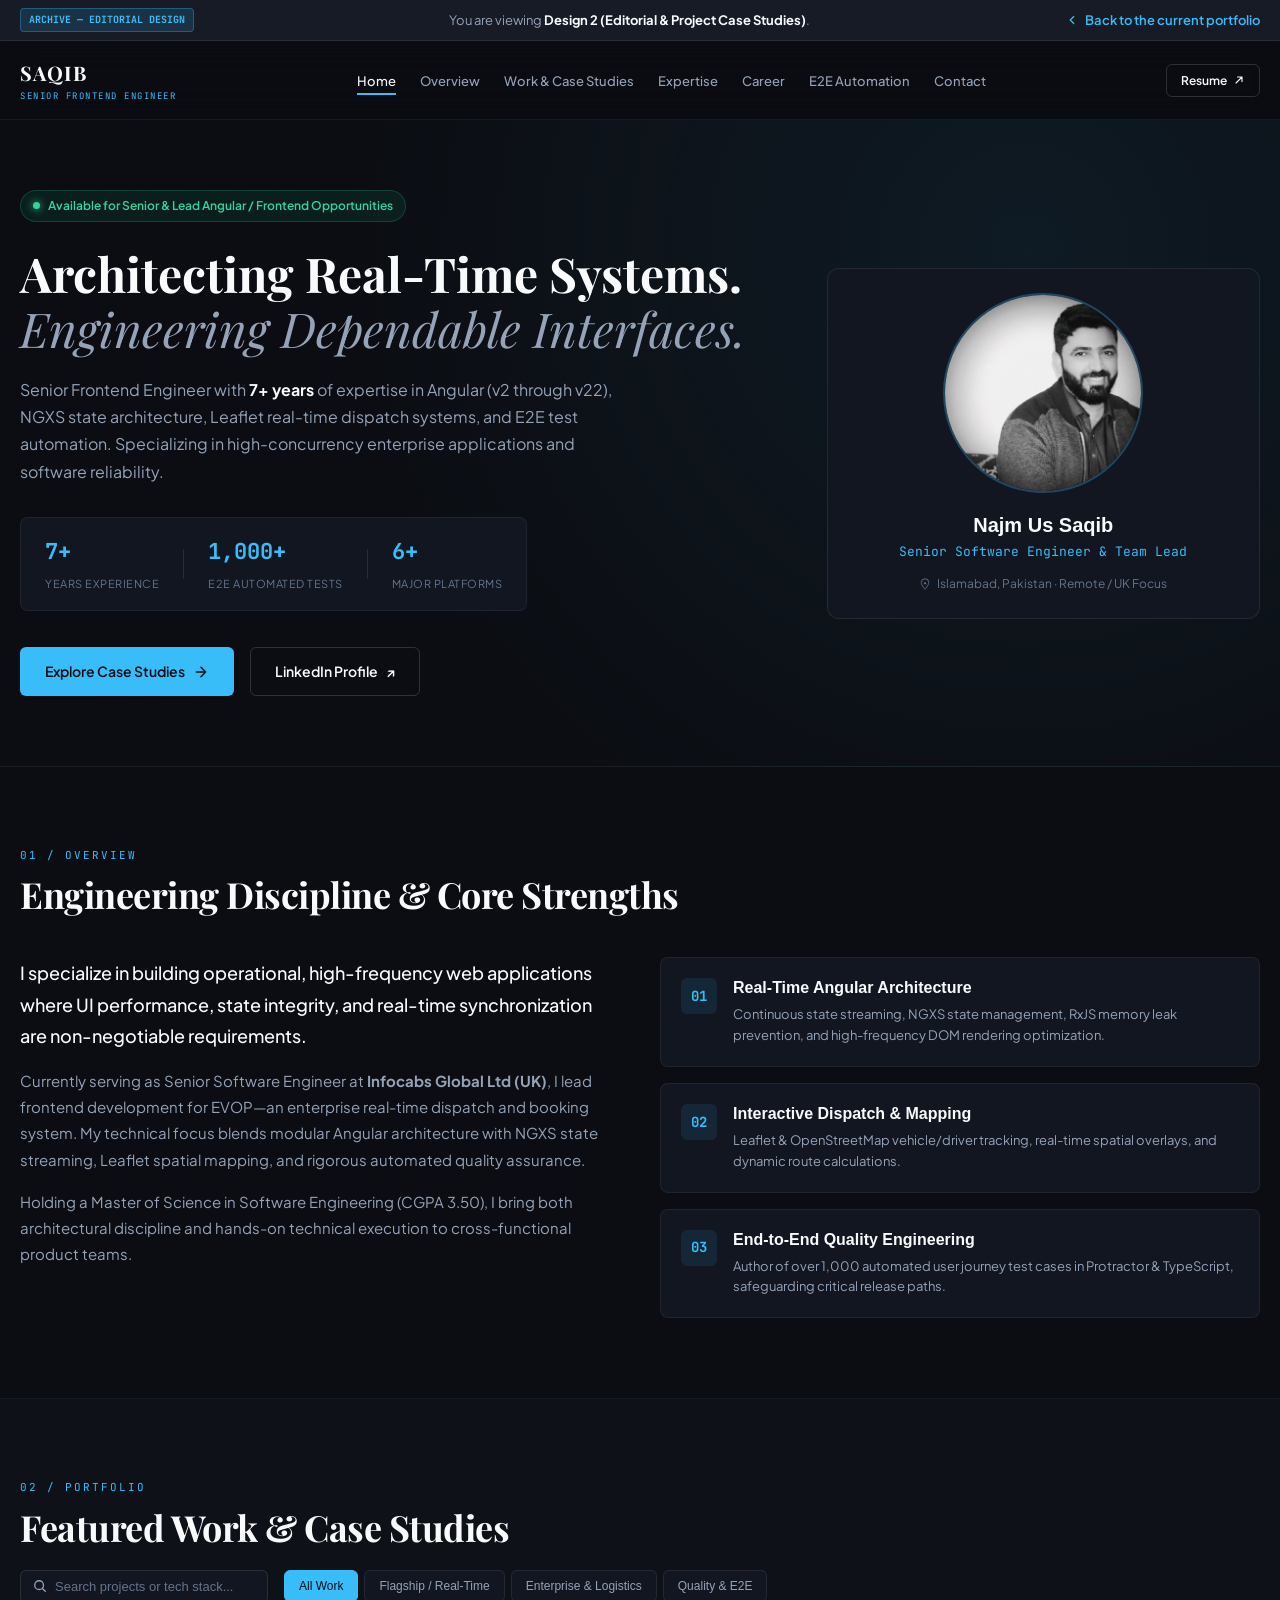
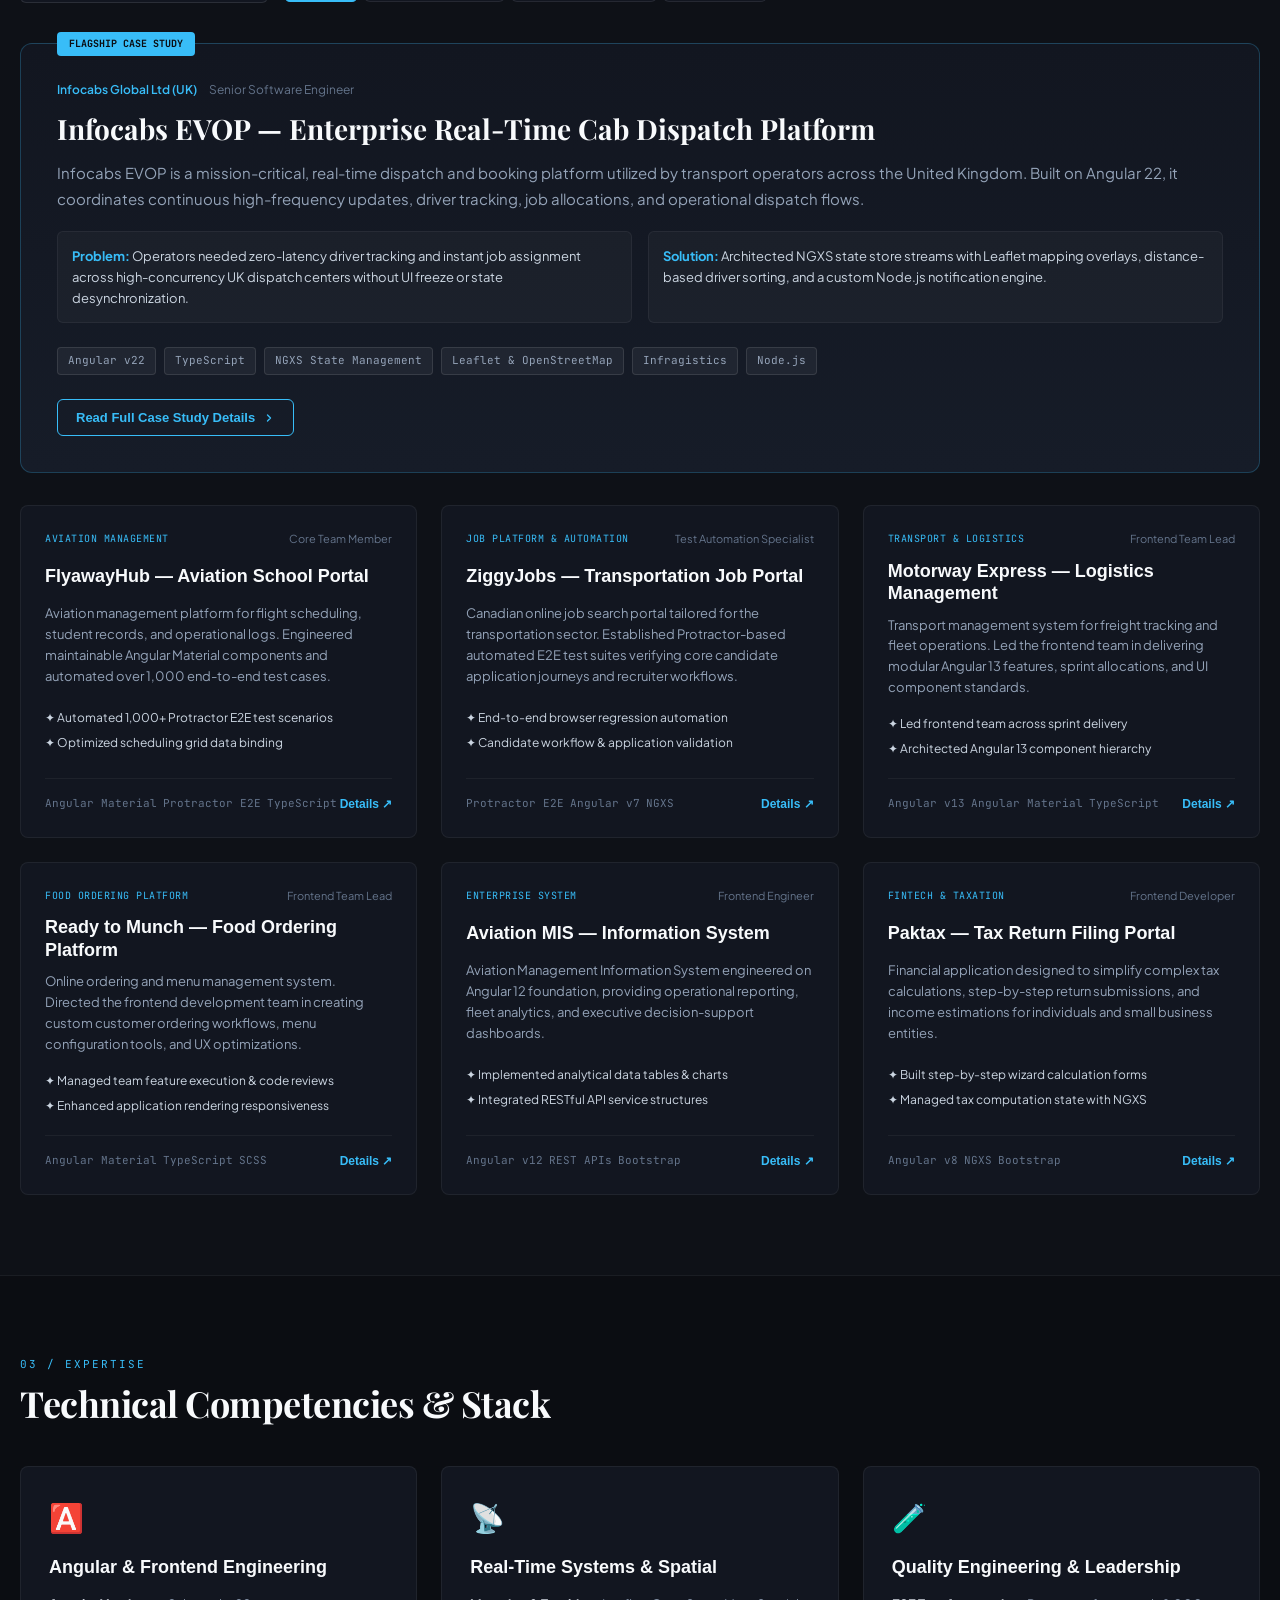
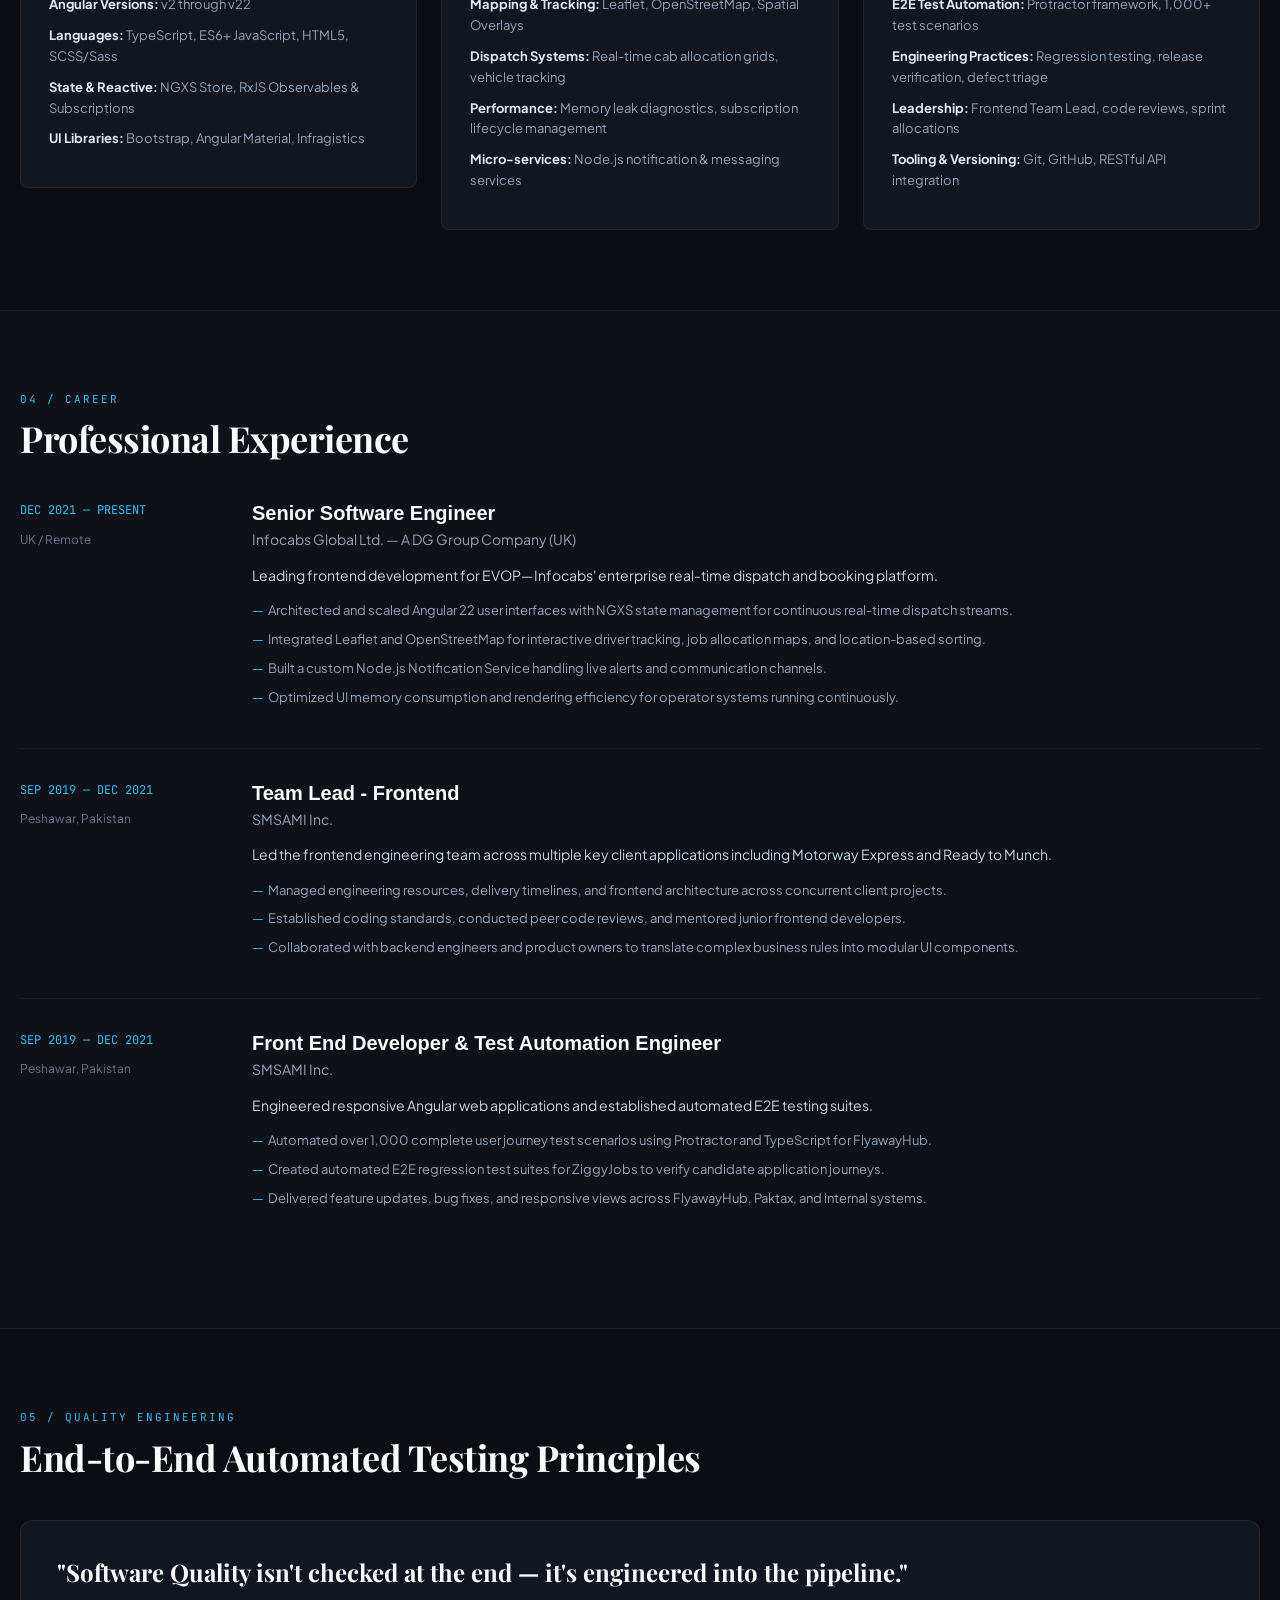
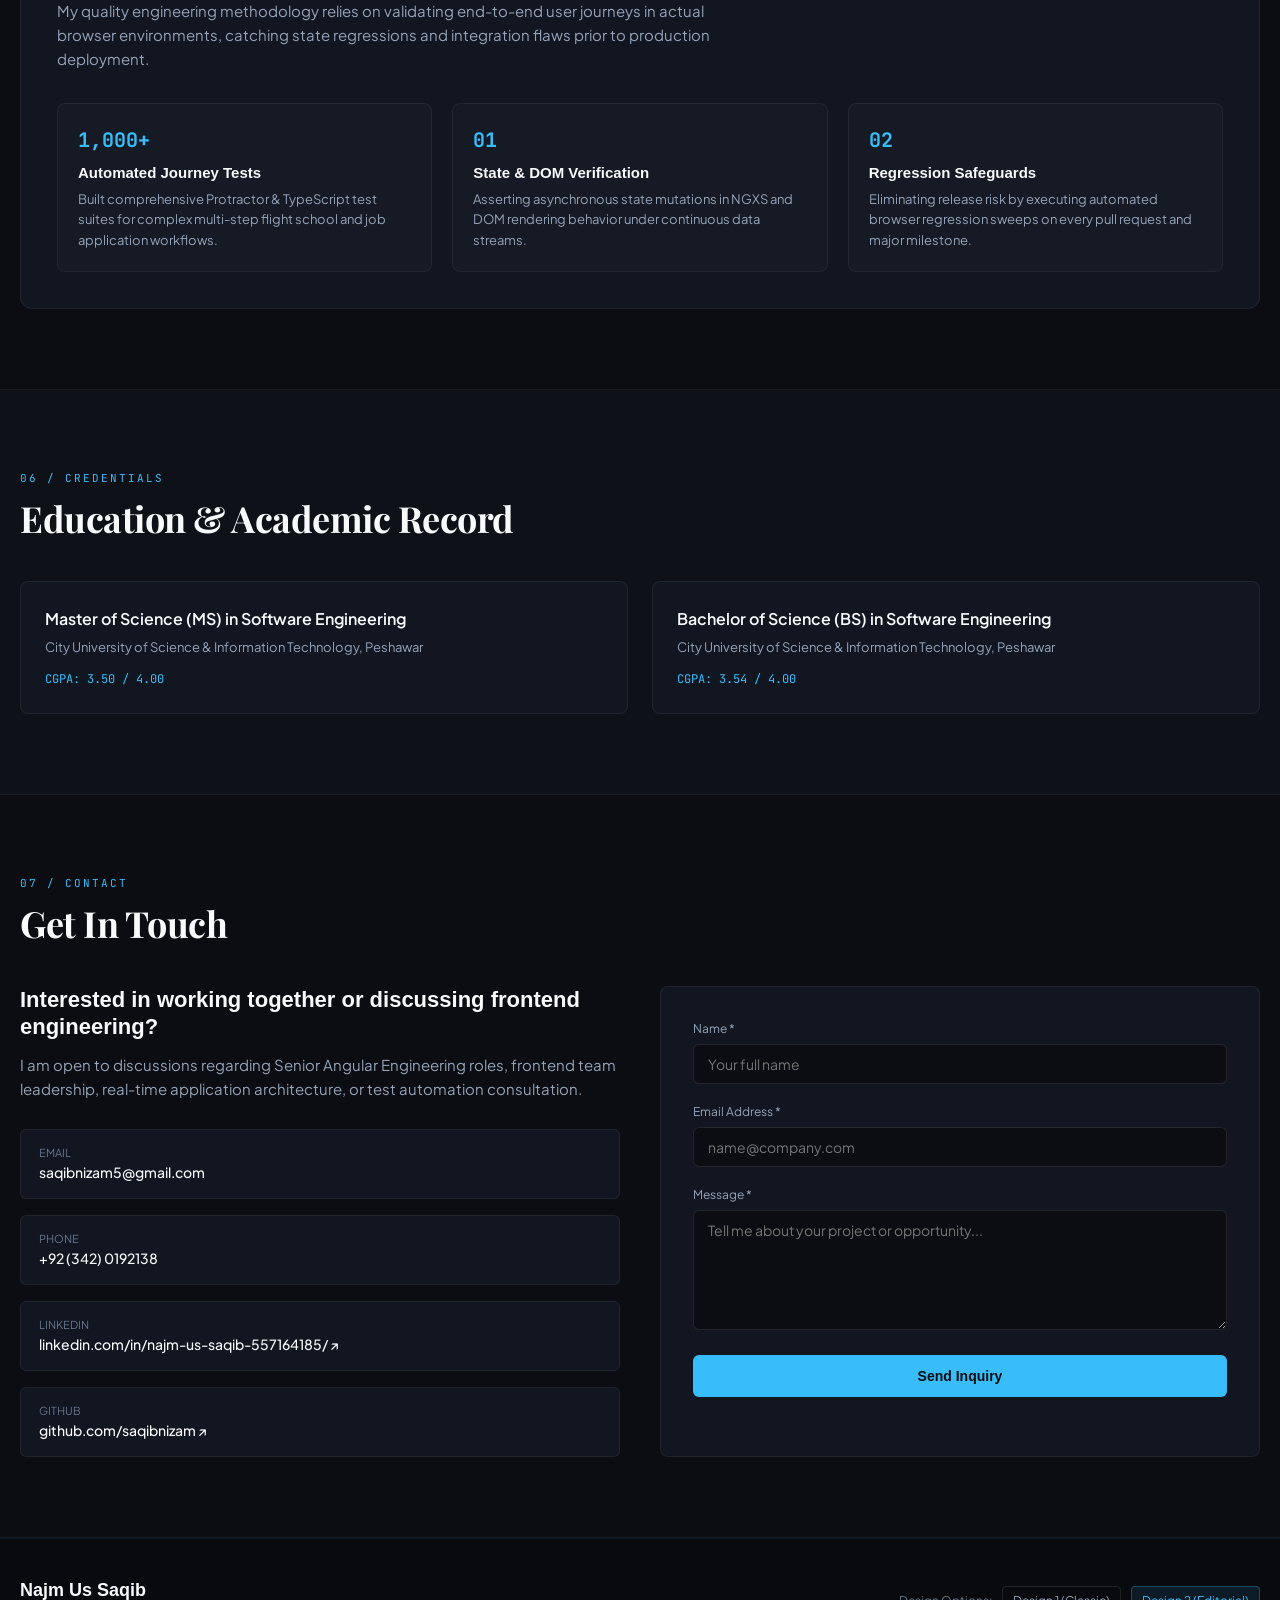
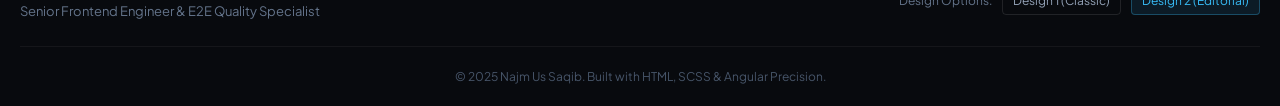
==== commit 8e3c452d: "updated" ====
--- a/v2/index.html
+++ b/v2/index.html
@@ -27,13 +27,13 @@
     <div class="design-switch-banner">
         <div class="container">
             <div class="switch-banner-content">
-                <span class="banner-badge">VERSION 2 — EDITORIAL DESIGN</span>
+                <span class="banner-badge">ARCHIVE — EDITORIAL DESIGN</span>
                 <p>You are viewing <strong>Design 2 (Editorial & Project Case Studies)</strong>.</p>
                 <a href="../index.html" class="switch-link-btn">
                     <svg viewBox="0 0 20 20" fill="none" width="14" height="14">
                         <path d="M12.5 15L7.5 10L12.5 5" stroke="currentColor" stroke-width="1.8" stroke-linecap="round" stroke-linejoin="round"/>
                     </svg>
-                    Switch to Classic Design (V1)
+                    Back to the current portfolio
                 </a>
             </div>
         </div>
